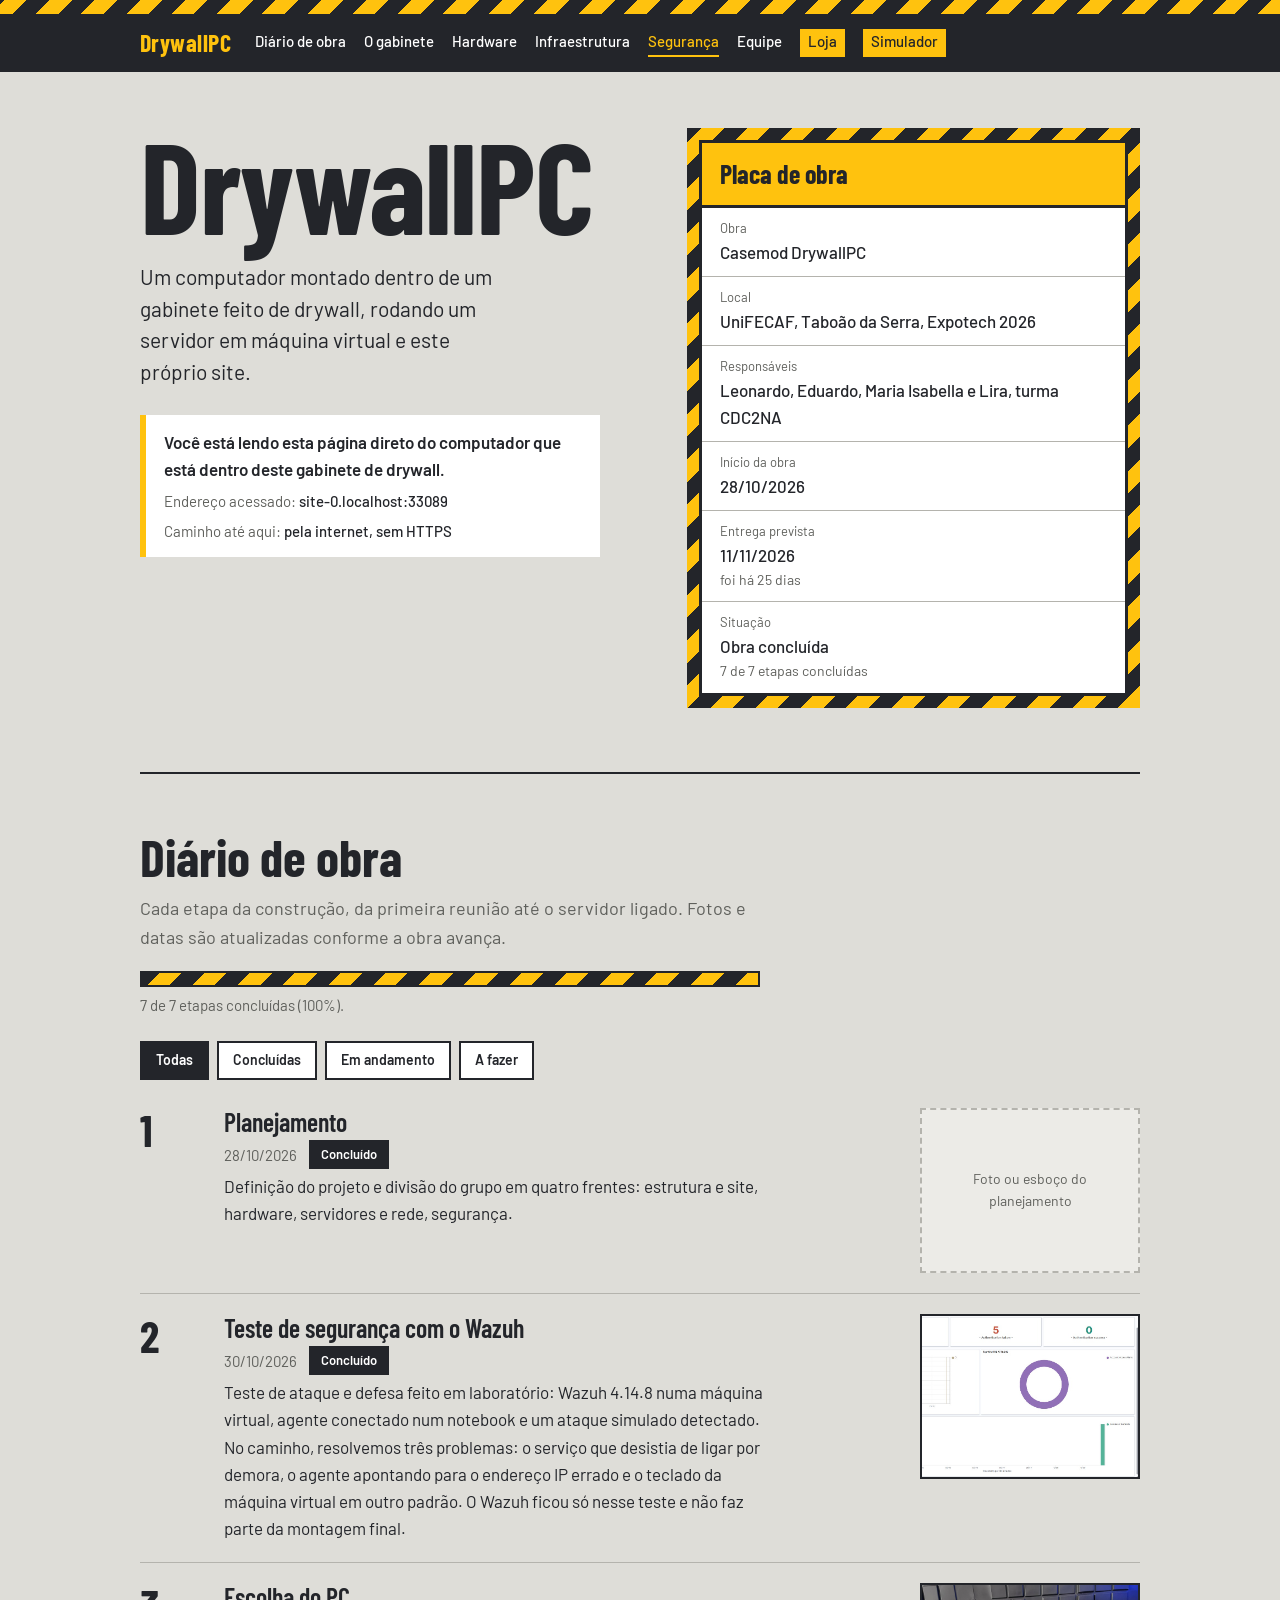
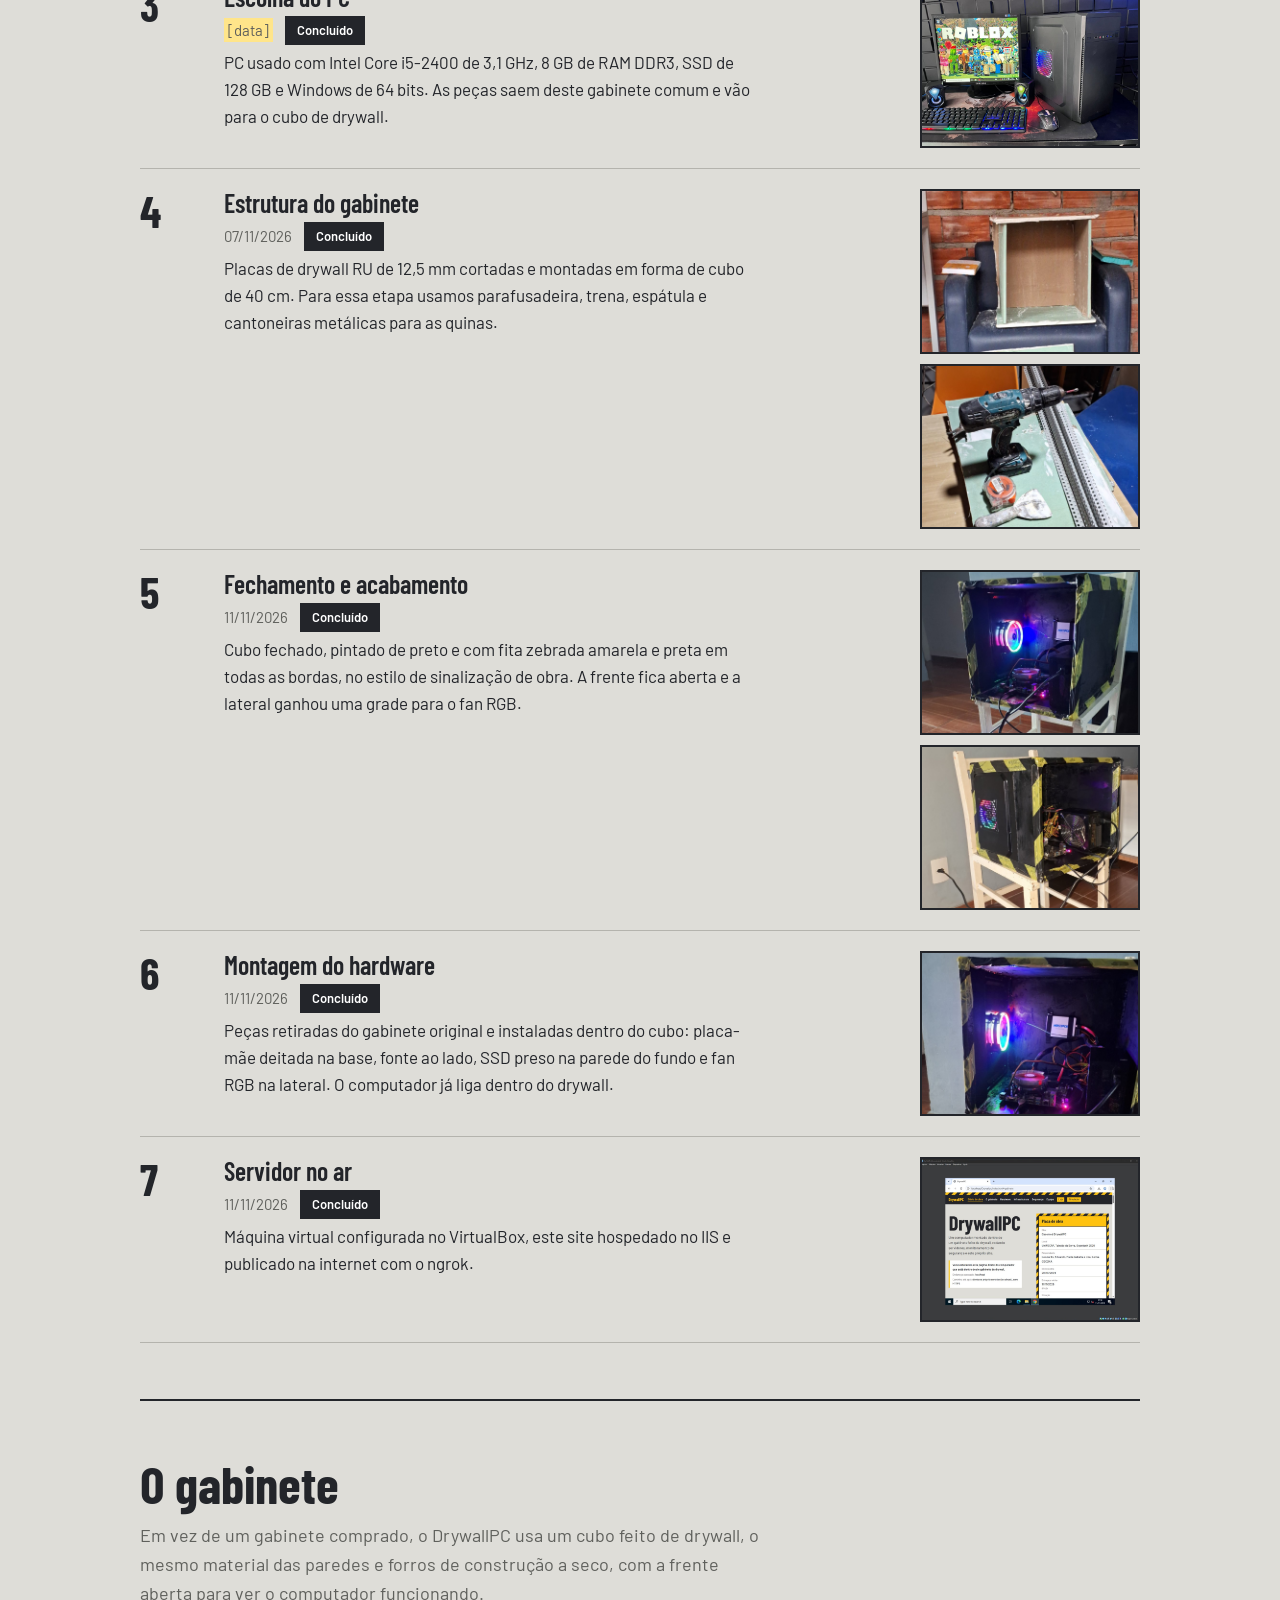
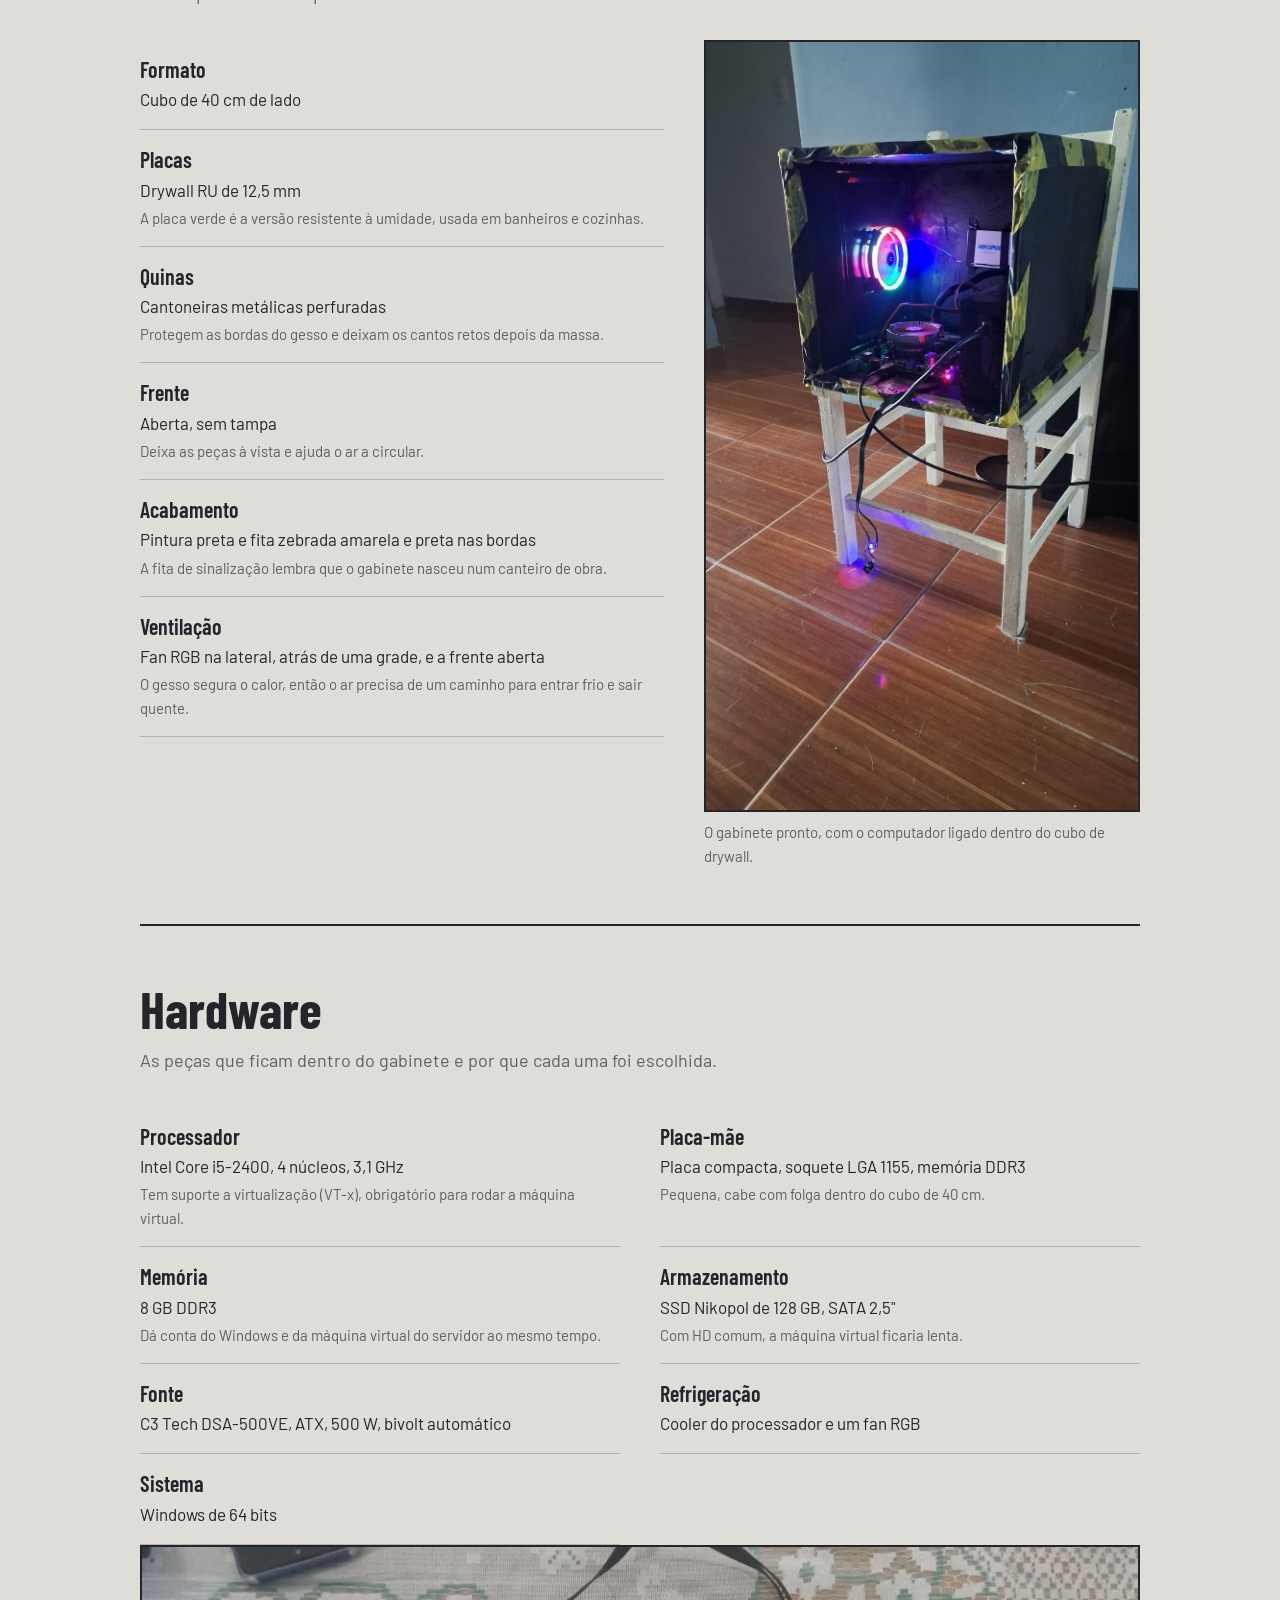
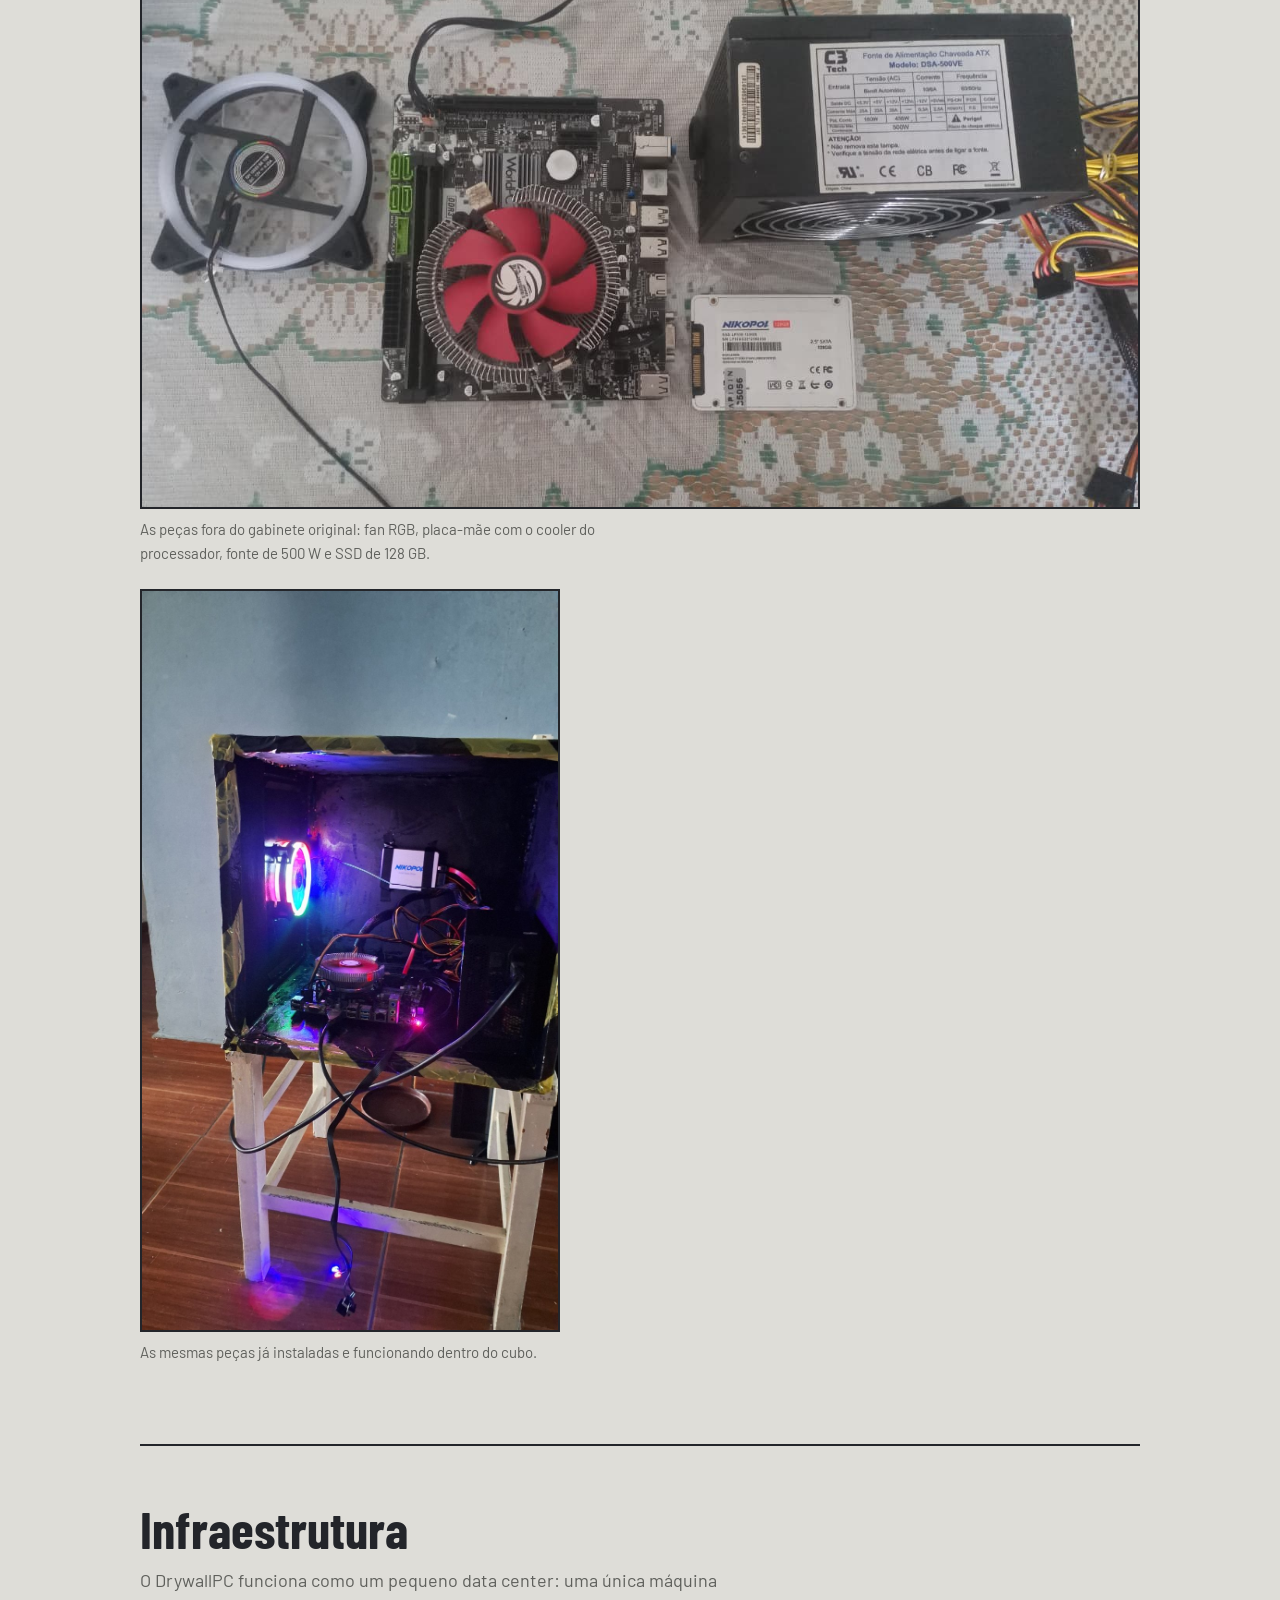
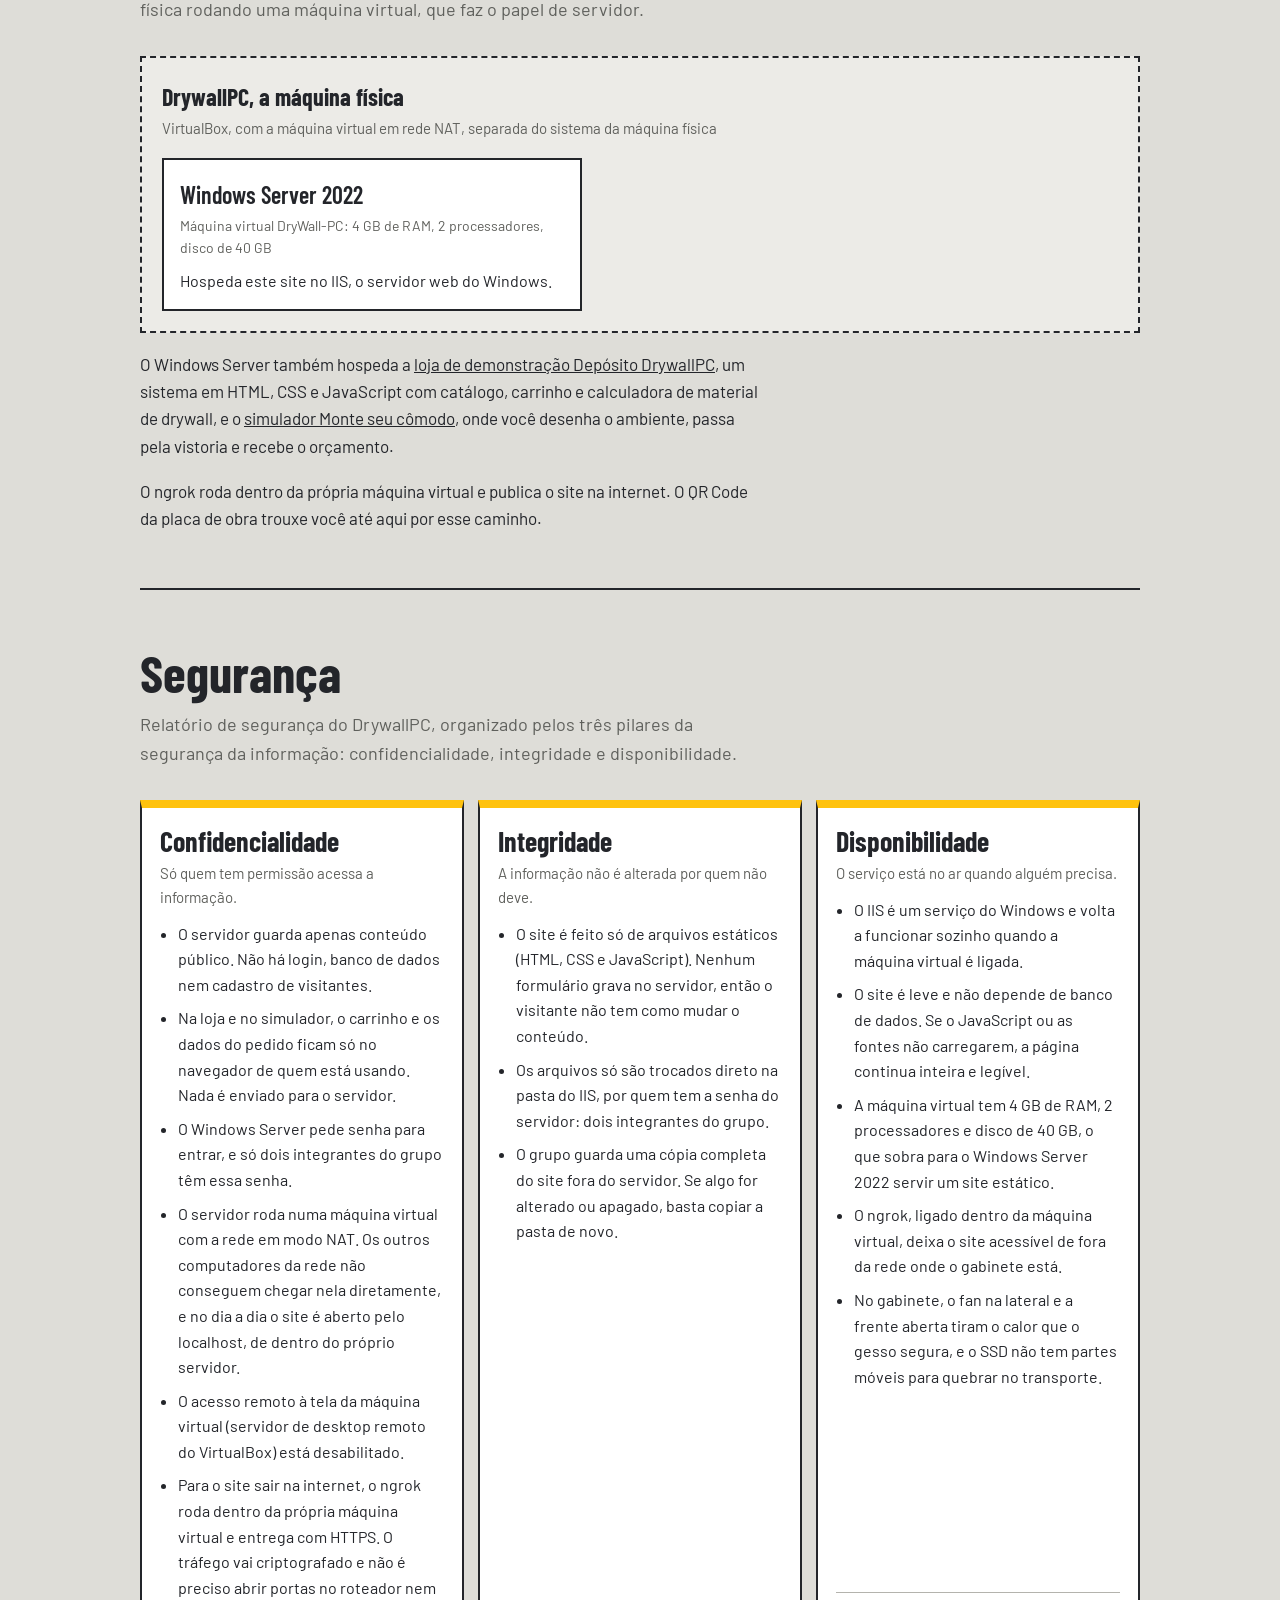
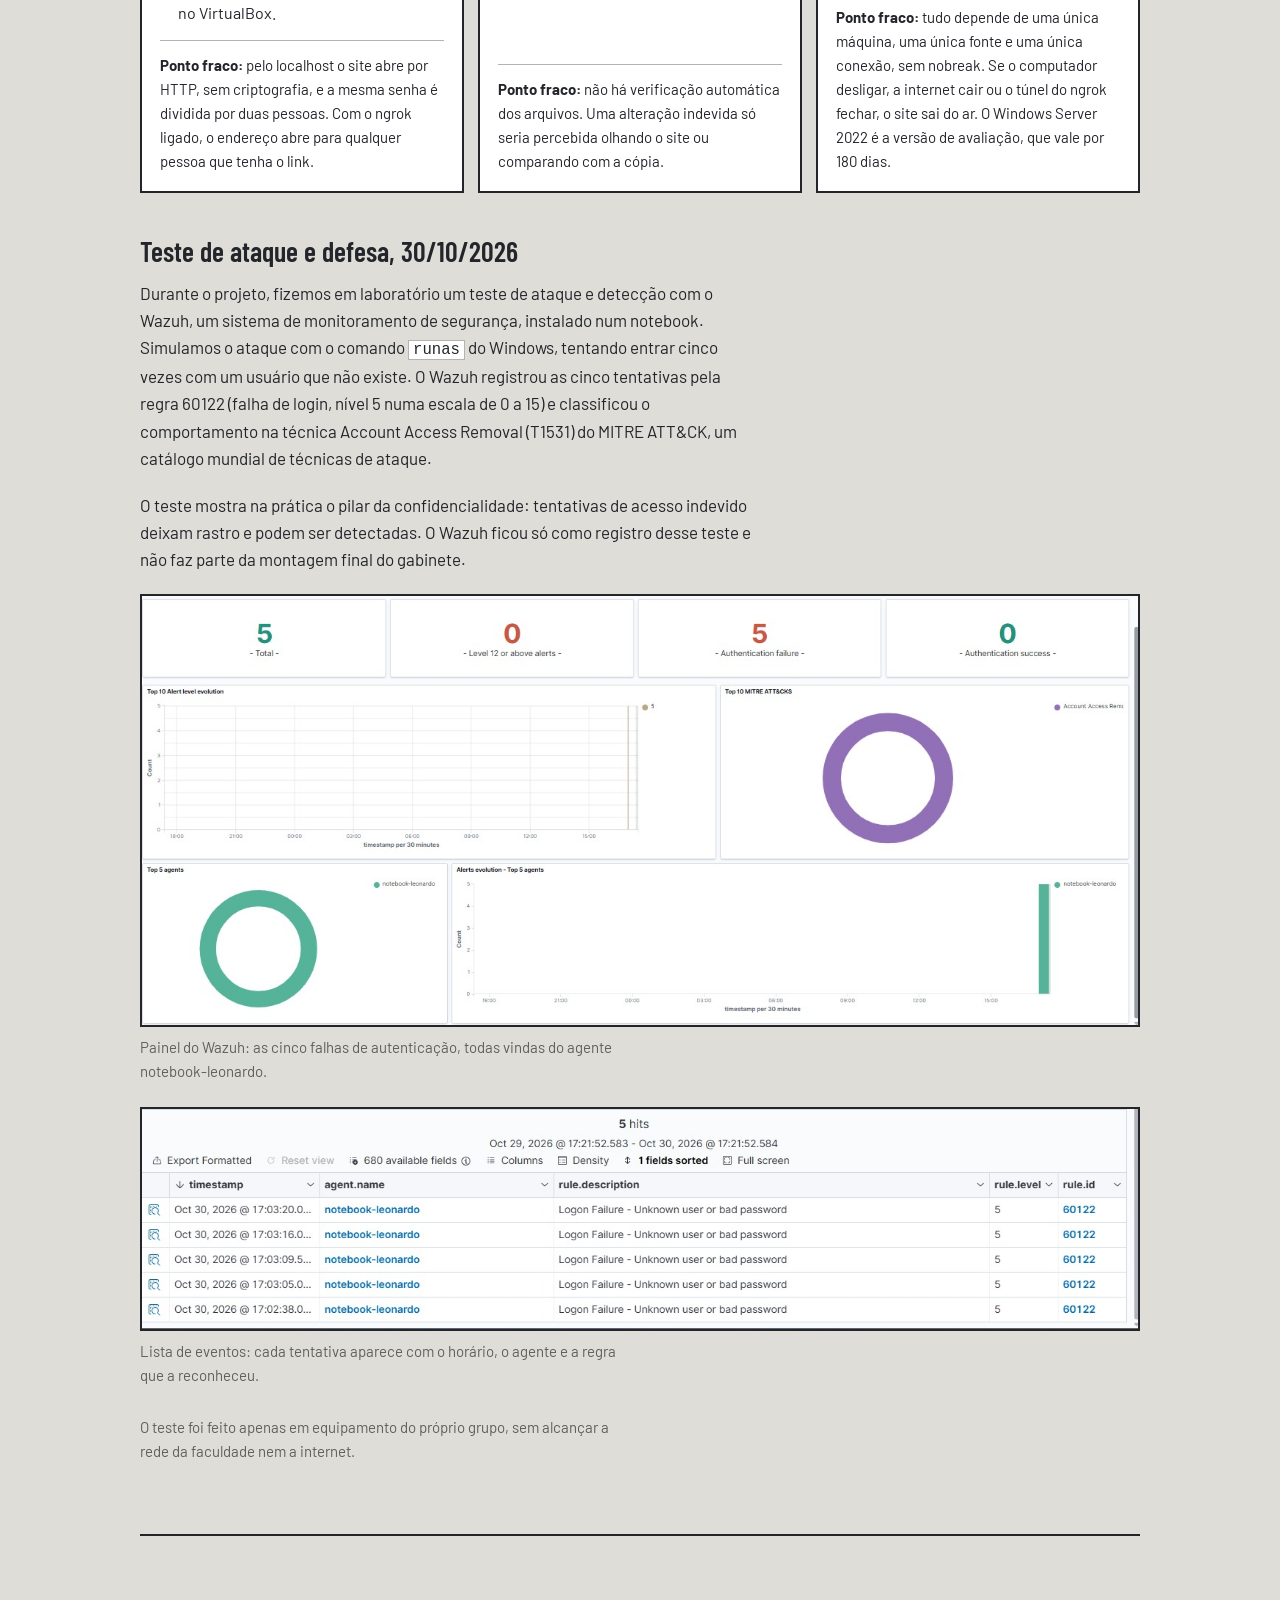
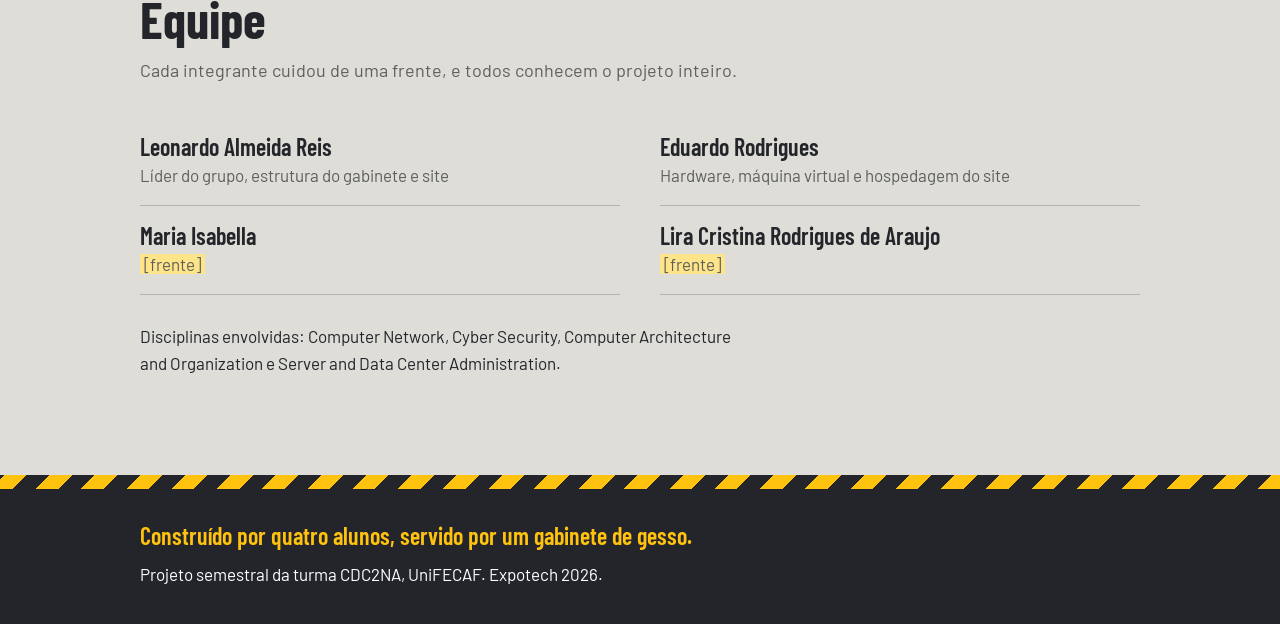
==== drywall/index.html @ 1c5ddf12 "feat: adiciona arquivos do site na pasta drywall Co-Authored-By: Claude Opus 5.5 <noreply@anthropic." ====
<!doctype html>
<!--
  DrywallPC - site do projeto (Expotech 2026, UniFECAF)

  Estrutura:
  - index.html      conteúdo da página (este arquivo)
  - css/style.css   visual (cores, fontes, layout)
  - js/script.js    interação (endereço acessado, progresso, filtros, fotos ampliadas)
  - fotos/          imagens usadas na página

  Como editar:
  - Tudo que aparece com fundo amarelo e entre [colchetes] (classe "preencher")
    ainda precisa ser preenchido pelo grupo. Troque o texto e apague a classe.
  - Fotos: troque cada <div class="foto">...</div> por
      <a class="foto-real" href="fotos/nome.jpg"><img src="fotos/nome.jpg" alt="descrição"></a>
    e coloque a imagem na pasta "fotos".
  - Status do diário: use as classes "ok" (concluído), "andando" (em andamento)
    ou "fazer" (a fazer) no <span class="status">. A barra de progresso e a
    placa de obra são calculadas automaticamente a partir desses status.
  - Data de entrega: ajuste o data-data (AAAA-MM-DD) no <span id="contagem">.
  - Para publicar: copie esta pasta inteira para a pasta do site no IIS
    (normalmente C:\inetpub\wwwroot) e publique com o ngrok. Veja o LEIA-ME.txt.
-->
<html lang="pt-BR">
<head>
<meta charset="utf-8">
<meta name="viewport" content="width=device-width, initial-scale=1">
<title>DrywallPC</title>
<meta name="description" content="DrywallPC: um computador montado dentro de um gabinete feito de drywall. Projeto semestral da turma CDC2NA, UniFECAF, Expotech 2026.">
<link rel="preconnect" href="https://fonts.googleapis.com">
<link rel="preconnect" href="https://fonts.gstatic.com" crossorigin>
<link href="https://fonts.googleapis.com/css2?family=Barlow+Condensed:wght@600;700&family=Barlow:wght@400;500;600&display=swap" rel="stylesheet">
<link rel="stylesheet" href="css/style.css">
<script src="js/script.js" defer></script>
</head>
<body>

<div class="fita" aria-hidden="true"></div>
<header class="topo">
  <div class="topo-in">
    <a class="marca" href="#inicio">DrywallPC</a>
    <nav aria-label="Seções">
      <a href="#diario">Diário de obra</a>
      <a href="#gabinete">O gabinete</a>
      <a href="#hardware">Hardware</a>
      <a href="#infra">Infraestrutura</a>
      <a href="#seguranca">Segurança</a>
      <a href="#equipe">Equipe</a>
      <a href="loja.html" class="link-loja">Loja</a>
      <a href="simulador.html" class="link-loja">Simulador</a>
    </nav>
  </div>
</header>

<main id="inicio">

  <div class="hero">
    <div>
      <h1>DrywallPC</h1>
      <p class="lead">Um computador montado dentro de um gabinete feito de drywall, rodando um servidor em máquina virtual e este próprio site.</p>
      <div class="servidor">
        <p class="forte">Você está lendo esta página direto do computador que está dentro deste gabinete de drywall.</p>
        <p class="host">Endereço acessado: <span id="host">—</span></p>
        <p class="host">Caminho até aqui: <span id="caminho">—</span></p>
      </div>
    </div>

    <aside class="placa-obra" aria-labelledby="placa-titulo">
      <div class="placa-obra-in">
        <h2 id="placa-titulo">Placa de obra</h2>
        <dl>
          <div class="campo"><dt>Obra</dt><dd>Casemod DrywallPC</dd></div>
          <div class="campo"><dt>Local</dt><dd>UniFECAF, Taboão da Serra, Expotech 2026</dd></div>
          <div class="campo"><dt>Responsáveis</dt><dd>Leonardo, Eduardo, Maria Isabella e Lira, turma CDC2NA</dd></div>
          <div class="campo"><dt>Início da obra</dt><dd>28/10/2026</dd></div>
          <div class="campo"><dt>Entrega prevista</dt><dd>11/11/2026 <span id="contagem" class="contagem" data-data="2026-11-11"></span></dd></div>
          <div class="campo"><dt>Situação</dt><dd><span id="situacao">Em construção</span> <span id="situacao-progresso" class="contagem"></span></dd></div>
        </dl>
      </div>
    </aside>
  </div>

  <section class="bloco" id="diario" aria-labelledby="diario-titulo">
    <h2 id="diario-titulo">Diário de obra</h2>
    <p class="intro">Cada etapa da construção, da primeira reunião até o servidor ligado. Fotos e datas são atualizadas conforme a obra avança.</p>

    <div class="progresso">
      <div class="progresso-barra" role="progressbar" aria-label="Progresso da obra" aria-valuemin="0" aria-valuemax="100" aria-valuenow="0"><span id="progresso-fill"></span></div>
      <p id="progresso-texto">Progresso calculado a partir dos status abaixo.</p>
    </div>

    <div class="filtros" role="group" aria-label="Filtrar etapas por status">
      <button type="button" data-filtro="todas" aria-pressed="true">Todas</button>
      <button type="button" data-filtro="ok" aria-pressed="false">Concluídas</button>
      <button type="button" data-filtro="andando" aria-pressed="false">Em andamento</button>
      <button type="button" data-filtro="fazer" aria-pressed="false">A fazer</button>
    </div>
    <p class="filtros-vazio" id="filtros-vazio" hidden>Nenhuma etapa com esse status.</p>

    <ol class="diario">
      <li data-etapa="1">
        <div>
          <h3>Planejamento</h3>
          <div class="meta"><span>28/10/2026</span><span class="status ok">Concluído</span></div>
          <p>Definição do projeto e divisão do grupo em quatro frentes: estrutura e site, hardware, servidores e rede, segurança.</p>
        </div>
        <div class="foto">Foto ou esboço do planejamento</div>
      </li>
      <li data-etapa="2">
        <div>
          <h3>Teste de segurança com o Wazuh</h3>
          <div class="meta"><span>30/10/2026</span><span class="status ok">Concluído</span></div>
          <p>Teste de ataque e defesa feito em laboratório: Wazuh 4.14.8 numa máquina virtual, agente conectado num notebook e um ataque simulado detectado. No caminho, resolvemos três problemas: o serviço que desistia de ligar por demora, o agente apontando para o endereço IP errado e o teclado da máquina virtual em outro padrão. O Wazuh ficou só nesse teste e não faz parte da montagem final.</p>
        </div>
        <a class="foto-real" href="fotos/wazuh-painel.jpg"><img style="object-position: right top" src="fotos/wazuh-painel.jpg" alt="Painel do Wazuh com cinco falhas de autenticação detectadas" loading="lazy"></a>
      </li>
      <li data-etapa="3">
        <div>
          <h3>Escolha do PC</h3>
          <div class="meta"><span class="preencher">[data]</span><span class="status ok">Concluído</span></div>
          <p>PC usado com Intel Core i5-2400 de 3,1&nbsp;GHz, 8&nbsp;GB de RAM DDR3, SSD de 128&nbsp;GB e Windows de 64 bits. As peças saem deste gabinete comum e vão para o cubo de drywall.</p>
        </div>
        <a class="foto-real" href="fotos/pc-escolhido.jpg"><img src="fotos/pc-escolhido.jpg" alt="O PC escolhido ainda no gabinete preto original, ligado a um monitor, teclado e mouse" loading="lazy"></a>
      </li>
      <li data-etapa="4">
        <div>
          <h3>Estrutura do gabinete</h3>
          <div class="meta"><span>07/11/2026</span><span class="status ok">Concluído</span></div>
          <p>Placas de drywall RU de 12,5&nbsp;mm cortadas e montadas em forma de cubo de 40&nbsp;cm. Para essa etapa usamos parafusadeira, trena, espátula e cantoneiras metálicas para as quinas.</p>
        </div>
        <div class="fotos-col">
          <a class="foto-real" href="fotos/estrutura-cubo.jpg"><img style="object-position: center 37%" src="fotos/estrutura-cubo.jpg" alt="Cubo de drywall verde em montagem, com uma das placas ainda solta" loading="lazy"></a>
          <a class="foto-real" href="fotos/estrutura-materiais.jpg"><img style="object-position: center 25%" src="fotos/estrutura-materiais.jpg" alt="Parafusadeira, trena, espátula e cantoneiras metálicas sobre placas de drywall" loading="lazy"></a>
        </div>
      </li>
      <li data-etapa="5">
        <div>
          <h3>Fechamento e acabamento</h3>
          <div class="meta"><span>11/11/2026</span><span class="status ok">Concluído</span></div>
          <p>Cubo fechado, pintado de preto e com fita zebrada amarela e preta em todas as bordas, no estilo de sinalização de obra. A frente fica aberta e a lateral ganhou uma grade para o fan RGB.</p>
        </div>
        <div class="fotos-col">
          <a class="foto-real" href="fotos/gabinete-pronto.jpg"><img style="object-position: center 20%" src="fotos/gabinete-pronto.jpg" alt="Gabinete de drywall pronto: cubo preto com fita zebrada amarela e preta nas bordas, frente aberta e o computador ligado com luzes RGB dentro" loading="lazy"></a>
          <a class="foto-real" href="fotos/gabinete-lateral.jpg"><img style="object-position: center 52%" src="fotos/gabinete-lateral.jpg" alt="Lateral do gabinete pronto, com a grade de ventilação e o fan RGB aceso atrás dela" loading="lazy"></a>
        </div>
      </li>
      <li data-etapa="6">
        <div>
          <h3>Montagem do hardware</h3>
          <div class="meta"><span>11/11/2026</span><span class="status ok">Concluído</span></div>
          <p>Peças retiradas do gabinete original e instaladas dentro do cubo: placa-mãe deitada na base, fonte ao lado, SSD preso na parede do fundo e fan RGB na lateral. O computador já liga dentro do drywall.</p>
        </div>
        <a class="foto-real" href="fotos/hardware-montado.jpg"><img style="object-position: center 32%" src="fotos/hardware-montado.jpg" alt="Interior do gabinete de drywall com o computador ligado: fan RGB na lateral, SSD Nikopol na parede do fundo, placa-mãe com cooler na base e fonte ao lado" loading="lazy"></a>
      </li>
      <li data-etapa="7">
        <div>
          <h3>Servidor no ar</h3>
          <div class="meta"><span>11/11/2026</span><span class="status ok">Concluído</span></div>
          <p>Máquina virtual configurada no VirtualBox, este site hospedado no IIS e publicado na internet com o ngrok.</p>
        </div>
        <a class="foto-real" href="fotos/site-na-vm.jpg"><img style="object-position: center top" src="fotos/site-na-vm.jpg" alt="Janela do VirtualBox com a máquina virtual DryWallPc aberta e o site DrywallPC carregado no navegador pelo endereço localhost" loading="lazy"></a>
      </li>
    </ol>
  </section>

  <section class="bloco" id="gabinete" aria-labelledby="gabinete-titulo">
    <h2 id="gabinete-titulo">O gabinete</h2>
    <p class="intro">Em vez de um gabinete comprado, o DrywallPC usa um cubo feito de drywall, o mesmo material das paredes e forros de construção a seco, com a frente aberta para ver o computador funcionando.</p>
    <div class="gabinete-grid">
      <dl class="ficha ficha-uma">
        <div class="item"><dt>Formato</dt><dd>Cubo de 40&nbsp;cm de lado</dd></div>
        <div class="item"><dt>Placas</dt><dd>Drywall RU de 12,5&nbsp;mm<span class="porque">A placa verde é a versão resistente à umidade, usada em banheiros e cozinhas.</span></dd></div>
        <div class="item"><dt>Quinas</dt><dd>Cantoneiras metálicas perfuradas<span class="porque">Protegem as bordas do gesso e deixam os cantos retos depois da massa.</span></dd></div>
        <div class="item"><dt>Frente</dt><dd>Aberta, sem tampa<span class="porque">Deixa as peças à vista e ajuda o ar a circular.</span></dd></div>
        <div class="item"><dt>Acabamento</dt><dd>Pintura preta e fita zebrada amarela e preta nas bordas<span class="porque">A fita de sinalização lembra que o gabinete nasceu num canteiro de obra.</span></dd></div>
        <div class="item"><dt>Ventilação</dt><dd>Fan RGB na lateral, atrás de uma grade, e a frente aberta<span class="porque">O gesso segura o calor, então o ar precisa de um caminho para entrar frio e sair quente.</span></dd></div>
      </dl>
      <figure class="print">
        <a href="fotos/gabinete-pronto.jpg"><img src="fotos/gabinete-pronto.jpg" alt="Gabinete de drywall pronto: cubo preto com fita zebrada amarela e preta nas bordas, frente aberta e o computador ligado com luzes RGB dentro" loading="lazy"></a>
        <figcaption>O gabinete pronto, com o computador ligado dentro do cubo de drywall.</figcaption>
      </figure>
    </div>
  </section>

  <section class="bloco" id="hardware" aria-labelledby="hardware-titulo">
    <h2 id="hardware-titulo">Hardware</h2>
    <p class="intro">As peças que ficam dentro do gabinete e por que cada uma foi escolhida.</p>
    <dl class="ficha">
      <div class="item"><dt>Processador</dt><dd>Intel Core i5-2400, 4 núcleos, 3,1&nbsp;GHz<span class="porque">Tem suporte a virtualização (VT-x), obrigatório para rodar a máquina virtual.</span></dd></div>
      <div class="item"><dt>Placa-mãe</dt><dd>Placa compacta, soquete LGA&nbsp;1155, memória DDR3<span class="porque">Pequena, cabe com folga dentro do cubo de 40&nbsp;cm.</span></dd></div>
      <div class="item"><dt>Memória</dt><dd>8&nbsp;GB DDR3<span class="porque">Dá conta do Windows e da máquina virtual do servidor ao mesmo tempo.</span></dd></div>
      <div class="item"><dt>Armazenamento</dt><dd>SSD Nikopol de 128&nbsp;GB, SATA 2,5"<span class="porque">Com HD comum, a máquina virtual ficaria lenta.</span></dd></div>
      <div class="item"><dt>Fonte</dt><dd>C3&nbsp;Tech DSA-500VE, ATX, 500&nbsp;W, bivolt automático</dd></div>
      <div class="item"><dt>Refrigeração</dt><dd>Cooler do processador e um fan RGB</dd></div>
      <div class="item"><dt>Sistema</dt><dd>Windows de 64 bits</dd></div>
    </dl>
    <figure class="print">
      <a href="fotos/hardware-pecas.jpg"><img src="fotos/hardware-pecas.jpg" alt="Fan RGB, placa-mãe com cooler vermelho, fonte C3 Tech DSA-500VE e SSD Nikopol de 128 GB sobre uma mesa" loading="lazy"></a>
      <figcaption>As peças fora do gabinete original: fan RGB, placa-mãe com o cooler do processador, fonte de 500&nbsp;W e SSD de 128&nbsp;GB.</figcaption>
    </figure>
    <figure class="print print-retrato">
      <a href="fotos/hardware-montado.jpg"><img src="fotos/hardware-montado.jpg" alt="Interior do gabinete de drywall com o computador ligado: fan RGB na lateral, SSD Nikopol na parede do fundo, placa-mãe com cooler na base e fonte ao lado" loading="lazy"></a>
      <figcaption>As mesmas peças já instaladas e funcionando dentro do cubo.</figcaption>
    </figure>
  </section>

  <section class="bloco" id="infra" aria-labelledby="infra-titulo">
    <h2 id="infra-titulo">Infraestrutura</h2>
    <p class="intro">O DrywallPC funciona como um pequeno data center: uma única máquina física rodando uma máquina virtual, que faz o papel de servidor.</p>
    <div class="planta">
      <p class="planta-titulo">DrywallPC, a máquina física</p>
      <p class="planta-sub">VirtualBox, com a máquina virtual em rede NAT, separada do sistema da máquina física</p>
      <div class="vms vms-uma">
        <div class="vm">
          <h3>Windows Server 2022</h3>
          <p class="ram">Máquina virtual DryWall-PC: 4&nbsp;GB de RAM, 2 processadores, disco de 40&nbsp;GB</p>
          <p>Hospeda este site no IIS, o servidor web do Windows.</p>
        </div>
      </div>
    </div>
    <p class="fora">O Windows Server também hospeda a <a href="loja.html">loja de demonstração Depósito DrywallPC</a>, um sistema em HTML, CSS e JavaScript com catálogo, carrinho e calculadora de material de drywall, e o <a href="simulador.html">simulador Monte seu cômodo</a>, onde você desenha o ambiente, passa pela vistoria e recebe o orçamento.</p>
    <p class="fora">O ngrok roda dentro da própria máquina virtual e publica o site na internet. O QR Code da placa de obra trouxe você até aqui por esse caminho.</p>
  </section>

  <section class="bloco" id="seguranca" aria-labelledby="seguranca-titulo">
    <h2 id="seguranca-titulo">Segurança</h2>
    <p class="intro">Relatório de segurança do DrywallPC, organizado pelos três pilares da segurança da informação: confidencialidade, integridade e disponibilidade.</p>

    <div class="pilares">
      <article class="pilar">
        <h3>Confidencialidade</h3>
        <p class="pilar-def">Só quem tem permissão acessa a informação.</p>
        <ul>
          <li>O servidor guarda apenas conteúdo público. Não há login, banco de dados nem cadastro de visitantes.</li>
          <li>Na loja e no simulador, o carrinho e os dados do pedido ficam só no navegador de quem está usando. Nada é enviado para o servidor.</li>
          <li>O Windows Server pede senha para entrar, e só dois integrantes do grupo têm essa senha.</li>
          <li>O servidor roda numa máquina virtual com a rede em modo NAT. Os outros computadores da rede não conseguem chegar nela diretamente, e no dia a dia o site é aberto pelo localhost, de dentro do próprio servidor.</li>
          <li>O acesso remoto à tela da máquina virtual (servidor de desktop remoto do VirtualBox) está desabilitado.</li>
          <li>Para o site sair na internet, o ngrok roda dentro da própria máquina virtual e entrega com HTTPS. O tráfego vai criptografado e não é preciso abrir portas no roteador nem no VirtualBox.</li>
        </ul>
        <p class="pilar-limite"><strong>Ponto fraco:</strong> pelo localhost o site abre por HTTP, sem criptografia, e a mesma senha é dividida por duas pessoas. Com o ngrok ligado, o endereço abre para qualquer pessoa que tenha o link.</p>
      </article>

      <article class="pilar">
        <h3>Integridade</h3>
        <p class="pilar-def">A informação não é alterada por quem não deve.</p>
        <ul>
          <li>O site é feito só de arquivos estáticos (HTML, CSS e JavaScript). Nenhum formulário grava no servidor, então o visitante não tem como mudar o conteúdo.</li>
          <li>Os arquivos só são trocados direto na pasta do IIS, por quem tem a senha do servidor: dois integrantes do grupo.</li>
          <li>O grupo guarda uma cópia completa do site fora do servidor. Se algo for alterado ou apagado, basta copiar a pasta de novo.</li>
        </ul>
        <p class="pilar-limite"><strong>Ponto fraco:</strong> não há verificação automática dos arquivos. Uma alteração indevida só seria percebida olhando o site ou comparando com a cópia.</p>
      </article>

      <article class="pilar">
        <h3>Disponibilidade</h3>
        <p class="pilar-def">O serviço está no ar quando alguém precisa.</p>
        <ul>
          <li>O IIS é um serviço do Windows e volta a funcionar sozinho quando a máquina virtual é ligada.</li>
          <li>O site é leve e não depende de banco de dados. Se o JavaScript ou as fontes não carregarem, a página continua inteira e legível.</li>
          <li>A máquina virtual tem 4&nbsp;GB de RAM, 2 processadores e disco de 40&nbsp;GB, o que sobra para o Windows Server 2022 servir um site estático.</li>
          <li>O ngrok, ligado dentro da máquina virtual, deixa o site acessível de fora da rede onde o gabinete está.</li>
          <li>No gabinete, o fan na lateral e a frente aberta tiram o calor que o gesso segura, e o SSD não tem partes móveis para quebrar no transporte.</li>
        </ul>
        <p class="pilar-limite"><strong>Ponto fraco:</strong> tudo depende de uma única máquina, uma única fonte e uma única conexão, sem nobreak. Se o computador desligar, a internet cair ou o túnel do ngrok fechar, o site sai do ar. O Windows Server 2022 é a versão de avaliação, que vale por 180 dias.</p>
      </article>
    </div>

    <div class="teste">
      <h3>Teste de ataque e defesa, 30/10/2026</h3>
      <p>Durante o projeto, fizemos em laboratório um teste de ataque e detecção com o Wazuh, um sistema de monitoramento de segurança, instalado num notebook. Simulamos o ataque com o comando <code>runas</code> do Windows, tentando entrar cinco vezes com um usuário que não existe. O Wazuh registrou as cinco tentativas pela regra 60122 (falha de login, nível 5 numa escala de 0 a 15) e classificou o comportamento na técnica Account Access Removal (T1531) do MITRE ATT&amp;CK, um catálogo mundial de técnicas de ataque.</p>
      <p>O teste mostra na prática o pilar da confidencialidade: tentativas de acesso indevido deixam rastro e podem ser detectadas. O Wazuh ficou só como registro desse teste e não faz parte da montagem final do gabinete.</p>
      <figure class="print">
        <a href="fotos/wazuh-painel.jpg"><img src="fotos/wazuh-painel.jpg" alt="Painel do Wazuh: 5 alertas no total, 5 falhas de autenticação, todos do agente notebook-leonardo" loading="lazy"></a>
        <figcaption>Painel do Wazuh: as cinco falhas de autenticação, todas vindas do agente notebook-leonardo.</figcaption>
      </figure>
      <figure class="print">
        <a href="fotos/wazuh-alertas.jpg"><img src="fotos/wazuh-alertas.jpg" alt="Lista de eventos do Wazuh com cinco alertas Logon Failure, regra 60122" loading="lazy"></a>
        <figcaption>Lista de eventos: cada tentativa aparece com o horário, o agente e a regra que a reconheceu.</figcaption>
      </figure>
    </div>
    <p class="aviso">O teste foi feito apenas em equipamento do próprio grupo, sem alcançar a rede da faculdade nem a internet.</p>
  </section>

  <section class="bloco" id="equipe" aria-labelledby="equipe-titulo">
    <h2 id="equipe-titulo">Equipe</h2>
    <p class="intro">Cada integrante cuidou de uma frente, e todos conhecem o projeto inteiro.</p>
    <ul class="equipe">
      <li><span class="nome">Leonardo Almeida Reis</span><span class="frente">Líder do grupo, estrutura do gabinete e site</span></li>
      <li><span class="nome">Eduardo Rodrigues</span><span class="frente">Hardware, máquina virtual e hospedagem do site</span></li>
      <li><span class="nome">Maria Isabella</span><span class="frente preencher">[frente]</span></li>
      <li><span class="nome">Lira Cristina Rodrigues de Araujo</span><span class="frente preencher">[frente]</span></li>
    </ul>
    <p class="disciplinas">Disciplinas envolvidas: Computer Network, Cyber Security, Computer Architecture and Organization e Server and Data Center Administration.</p>
  </section>

</main>

<footer>
  <div class="fita" aria-hidden="true"></div>
  <div class="rodape">
    <p class="frase">Construído por quatro alunos, servido por um gabinete de gesso.</p>
    <p>Projeto semestral da turma CDC2NA, UniFECAF. Expotech 2026.</p>
  </div>
</footer>

<!-- Foto ampliada: preenchida pelo script.js ao clicar numa foto -->
<div class="lightbox" id="lightbox" role="dialog" aria-modal="true" aria-label="Foto ampliada" hidden>
  <button type="button" class="lightbox-fechar" aria-label="Fechar foto">&times;</button>
  <figure>
    <img alt="">
    <figcaption></figcaption>
  </figure>
</div>

<a href="#inicio" class="voltar-topo" id="voltar-topo" aria-label="Voltar ao topo">&uarr;</a>

</body>
</html>
---- drywall/css/style.css ----
/* ============================================================
   DrywallPC - folha de estilo
   Projeto semestral da turma CDC2NA, UniFECAF, Expotech 2026

   Cores e fontes ficam nas variáveis abaixo (:root).
   Para mudar a cor de destaque (amarelo), troque --sinal.
   ============================================================ */

:root {
  --gesso: #DEDDD8;
  --gesso-claro: #ECEBE7;
  --placa: #FFFFFF;
  --grafite: #23252A;
  --concreto: #5F605C;
  --linha: #B4B3AD;
  --sinal: #FFC20E;
  --sinal-claro: #FFE58A;
  --fita: repeating-linear-gradient(-45deg, var(--sinal) 0 16px, var(--grafite) 16px 32px);
  --titulo: "Barlow Condensed", "Arial Narrow", sans-serif;
  --texto: "Barlow", "Segoe UI", Arial, sans-serif;
}

/* ---------- Base ---------- */
* { box-sizing: border-box; }
html { scroll-behavior: smooth; }
@media (prefers-reduced-motion: reduce) {
  html { scroll-behavior: auto; }
  .progresso-barra span { transition: none; }
}
body {
  margin: 0;
  background: var(--gesso);
  color: var(--grafite);
  font-family: var(--texto);
  font-size: 17px;
  line-height: 1.6;
}
body.sem-rolagem { overflow: hidden; }
a { color: var(--grafite); }
a:focus-visible, summary:focus-visible, button:focus-visible { outline: 3px solid var(--grafite); outline-offset: 3px; }
img { max-width: 100%; display: block; }
code {
  font-family: Consolas, "Courier New", monospace; font-size: .92em;
  background: var(--placa); padding: 0 4px; border: 1px solid var(--linha);
}

/* Faixa zebrada de obra (topo e rodapé) */
.fita { height: 14px; background: var(--fita); }

/* ---------- Cabeçalho fixo ---------- */
.topo {
  position: sticky; top: 0; z-index: 10;
  background: var(--grafite); color: var(--placa);
}
.topo-in {
  max-width: 1040px; margin: 0 auto; padding: 10px 20px;
  display: flex; align-items: center; gap: 24px; flex-wrap: wrap;
}
.marca {
  font-family: var(--titulo); font-weight: 700; font-size: 24px; letter-spacing: .02em;
  color: var(--sinal); text-decoration: none;
}
.topo nav { display: flex; gap: 18px; flex-wrap: wrap; }
.topo nav a {
  color: var(--placa); text-decoration: none; font-weight: 500; font-size: 15px;
  padding-bottom: 2px; border-bottom: 2px solid transparent;
}
.topo nav a:hover { color: var(--sinal); }
.topo nav a:focus-visible { outline-color: var(--sinal); }
/* Seção visível no momento (marcada pelo script.js) */
.topo nav a.ativo { color: var(--sinal); border-bottom-color: var(--sinal); }
/* Link para a loja (loja.html) em destaque no menu */
.topo nav a.link-loja { background: var(--sinal); color: var(--grafite); padding: 0 8px; border-bottom: 0; }
.topo nav a.link-loja:hover { background: var(--sinal-claro); }

main { max-width: 1040px; margin: 0 auto; padding: 0 20px; }

/* ---------- Abertura ---------- */
.hero {
  display: grid; grid-template-columns: 1.1fr 1fr; gap: 48px;
  align-items: start; padding: 56px 0 64px;
}
.hero h1 {
  font-family: var(--titulo); font-weight: 700;
  font-size: clamp(64px, 12vw, 128px); line-height: .88;
  margin: 0 0 20px; letter-spacing: -.01em;
}
.lead { font-size: 21px; line-height: 1.5; max-width: 30ch; margin: 0 0 28px; }
.servidor {
  border-left: 6px solid var(--sinal); background: var(--placa);
  padding: 14px 18px; max-width: 46ch;
}
.servidor p { margin: 0; }
.servidor .forte { font-weight: 600; }
.servidor .host { margin-top: 6px; font-size: 15px; color: var(--concreto); }
.servidor .host span { color: var(--grafite); font-weight: 500; overflow-wrap: anywhere; }

/* Placa de obra */
.placa-obra { background: var(--fita); padding: 12px; }
.placa-obra-in { background: var(--placa); border: 3px solid var(--grafite); }
.placa-obra h2 {
  margin: 0; padding: 10px 18px; background: var(--sinal);
  font-family: var(--titulo); font-weight: 700; font-size: 26px;
  border-bottom: 3px solid var(--grafite);
}
.placa-obra dl { margin: 0; }
.placa-obra .campo { padding: 10px 18px; border-bottom: 1px solid var(--linha); }
.placa-obra .campo:last-child { border-bottom: 0; }
.placa-obra dt { font-size: 13px; color: var(--concreto); }
.placa-obra dd { margin: 0; font-weight: 500; }
/* Texto complementar preenchido pelo script.js (contagem de dias, etapas) */
.contagem { display: block; font-size: 14px; font-weight: 400; color: var(--concreto); }
.contagem:empty { display: none; }

/* Campos que o grupo ainda precisa preencher */
.preencher { background: var(--sinal-claro); padding: 0 4px; }

/* ---------- Seções ---------- */
section.bloco { padding: 56px 0; border-top: 2px solid var(--grafite); }
section.bloco > h2 {
  font-family: var(--titulo); font-weight: 700;
  font-size: clamp(36px, 6vw, 52px); line-height: 1; margin: 0 0 12px;
}
.intro { max-width: 62ch; margin: 0 0 32px; color: var(--concreto); font-size: 18px; }

/* ---------- Diário de obra ---------- */
.progresso { max-width: 62ch; margin: -12px 0 24px; }
.progresso-barra {
  height: 16px; border: 2px solid var(--grafite); background: var(--placa);
}
.progresso-barra span {
  display: block; height: 100%; width: 0; background: var(--fita);
  transition: width .8s ease;
}
.progresso p { margin: 6px 0 0; font-size: 15px; color: var(--concreto); }

.filtros { display: flex; gap: 8px; flex-wrap: wrap; margin: 0 0 8px; }
.filtros button {
  font: inherit; font-size: 14px; font-weight: 600; cursor: pointer;
  padding: 6px 14px; border: 2px solid var(--grafite);
  background: var(--placa); color: var(--grafite);
}
.filtros button:hover { background: var(--sinal); }
.filtros button[aria-pressed="true"] { background: var(--grafite); color: var(--placa); }
.filtros-vazio { margin: 16px 0 0; color: var(--concreto); }
.filtros-vazio[hidden] { display: none; }

.diario { list-style: none; margin: 0; padding: 0; }
.diario li {
  display: grid; grid-template-columns: 64px 1fr 220px; gap: 20px;
  padding: 20px 0; border-bottom: 1px solid var(--linha); align-items: start;
}
.diario li.oculta { display: none; }
/* O número da etapa vem do atributo data-etapa, assim ele não muda ao filtrar */
.diario li::before {
  content: attr(data-etapa);
  font-family: var(--titulo); font-weight: 700; font-size: 44px; line-height: 1;
}
.diario h3 { font-family: var(--titulo); font-weight: 600; font-size: 26px; margin: 0 0 4px; line-height: 1.1; }
.diario p { margin: 4px 0 0; max-width: 54ch; }
.meta { display: flex; gap: 12px; align-items: center; flex-wrap: wrap; font-size: 15px; color: var(--concreto); }
.status { font-size: 13px; font-weight: 600; padding: 2px 10px; border: 2px solid var(--grafite); }
.status.ok { background: var(--grafite); color: var(--placa); }
.status.andando { background: var(--sinal); }
.status.fazer { background: transparent; }

/* Espaço reservado para foto ainda não tirada */
.foto {
  aspect-ratio: 4 / 3; border: 2px dashed var(--linha); background: var(--gesso-claro);
  display: grid; place-items: center; text-align: center; padding: 10px;
  font-size: 14px; color: var(--concreto);
}
/* Foto real (abre ampliada ao clicar, ver script.js) */
.foto-real { display: block; }
.foto-real img {
  width: 100%; aspect-ratio: 4 / 3; object-fit: cover; object-position: center top;
  border: 2px solid var(--grafite); background: var(--placa);
}
.fotos-col { display: grid; gap: 10px; }

/* ---------- O gabinete / Hardware ---------- */
.gabinete-grid { display: grid; grid-template-columns: 1.2fr 1fr; gap: 40px; align-items: start; }
.gabinete-grid .print { margin: 0; }
.ficha { display: grid; grid-template-columns: repeat(2, 1fr); gap: 0 40px; margin: 0; }
.ficha.ficha-uma { grid-template-columns: 1fr; }
.ficha .item { padding: 16px 0; border-bottom: 1px solid var(--linha); }
.ficha dt { font-family: var(--titulo); font-weight: 600; font-size: 22px; line-height: 1.2; }
.ficha dd { margin: 4px 0 0; }
.ficha .porque { display: block; color: var(--concreto); font-size: 15px; margin-top: 2px; }

/* ---------- Infraestrutura ---------- */
.planta { border: 2px dashed var(--grafite); padding: 20px; background: var(--gesso-claro); }
.planta-titulo { font-family: var(--titulo); font-weight: 700; font-size: 24px; margin: 0; }
.planta-sub { margin: 0 0 18px; color: var(--concreto); font-size: 15px; }
.vms { display: grid; grid-template-columns: repeat(3, 1fr); gap: 14px; }
.vm { background: var(--placa); border: 2px solid var(--grafite); padding: 16px; }
.vms.vms-uma { grid-template-columns: minmax(0, 420px); }
.vm.ataque { border-top: 8px solid var(--sinal); }
.vm h3 { font-family: var(--titulo); font-weight: 600; font-size: 24px; margin: 0; }
.vm .ram { font-size: 14px; color: var(--concreto); margin: 0 0 8px; }
.vm p { margin: 0; font-size: 16px; }
.fora { margin: 18px 0 0; max-width: 62ch; }

/* ---------- Segurança ---------- */
.passos {
  list-style: none; margin: 0 0 28px; padding: 0;
  display: grid; grid-template-columns: repeat(3, 1fr); gap: 0; counter-reset: passo;
}
.passos li { counter-increment: passo; padding: 18px 20px 18px 0; border-top: 6px solid var(--grafite); }
.passos li + li { padding-left: 20px; border-left: 1px solid var(--linha); }
.passos li:first-child { border-top-color: var(--sinal); }
.passos h3 { font-family: var(--titulo); font-weight: 600; font-size: 24px; margin: 0 0 4px; }
.passos h3::before { content: counter(passo) ". "; }
.passos p { margin: 0; }
.pilares { display: grid; grid-template-columns: repeat(3, 1fr); gap: 14px; margin: 0 0 36px; }
.pilar { background: var(--placa); border: 2px solid var(--grafite); border-top: 8px solid var(--sinal); padding: 18px; display: flex; flex-direction: column; }
.pilar h3 { font-family: var(--titulo); font-weight: 700; font-size: 28px; line-height: 1.1; margin: 0; }
.pilar-def { margin: 4px 0 12px; color: var(--concreto); font-size: 15px; }
.pilar ul { margin: 0 0 14px; padding-left: 18px; font-size: 16px; }
.pilar li + li { margin-top: 8px; }
.pilar-limite { margin: auto 0 0; padding-top: 12px; border-top: 1px solid var(--linha); font-size: 15px; }
.aviso { max-width: 62ch; font-size: 15px; color: var(--concreto); }
.teste { margin: 8px 0 28px; }
.teste h3 { font-family: var(--titulo); font-weight: 600; font-size: 28px; margin: 0 0 6px; }
.teste > p { max-width: 62ch; margin: 0 0 20px; }
.print { margin: 0 0 24px; }
.print img { width: 100%; border: 2px solid var(--grafite); background: var(--placa); }
/* Foto em pé (retrato): não ocupa a largura toda */
.print-retrato { max-width: 420px; }
.print figcaption { font-size: 15px; color: var(--concreto); margin-top: 8px; max-width: 62ch; }

/* ---------- Equipe ---------- */
.equipe { list-style: none; margin: 0; padding: 0; display: grid; grid-template-columns: repeat(2, 1fr); gap: 0 40px; }
.equipe li { padding: 16px 0; border-bottom: 1px solid var(--linha); }
.equipe .nome { font-family: var(--titulo); font-weight: 600; font-size: 24px; line-height: 1.2; display: block; }
.equipe .frente { color: var(--concreto); }
.disciplinas { margin-top: 28px; max-width: 62ch; }

/* ---------- Rodapé ---------- */
footer { background: var(--grafite); color: var(--placa); margin-top: 24px; }
.rodape { max-width: 1040px; margin: 0 auto; padding: 28px 20px 36px; }
.rodape p { margin: 0; }
.rodape .frase { font-family: var(--titulo); font-weight: 600; font-size: 24px; color: var(--sinal); margin-bottom: 6px; }

/* ---------- Foto ampliada (lightbox) ---------- */
.lightbox {
  position: fixed; inset: 0; z-index: 50;
  background: rgba(35, 37, 42, .94);
  display: grid; place-items: center; padding: 24px;
}
.lightbox[hidden] { display: none; }
.lightbox figure { margin: 0; max-width: 100%; }
.lightbox img {
  max-width: min(1100px, 100%); max-height: 82vh; width: auto; margin: 0 auto;
  border: 3px solid var(--placa); background: var(--placa);
}
.lightbox figcaption { color: var(--placa); margin-top: 12px; text-align: center; font-size: 15px; }
.lightbox-fechar {
  position: absolute; top: 16px; right: 16px;
  width: 44px; height: 44px; cursor: pointer;
  font: inherit; font-size: 26px; line-height: 1;
  background: var(--sinal); color: var(--grafite); border: 2px solid var(--grafite);
}
.lightbox-fechar:focus-visible { outline-color: var(--sinal); }

/* ---------- Botão voltar ao topo ---------- */
.voltar-topo {
  position: fixed; right: 20px; bottom: 20px; z-index: 20;
  width: 48px; height: 48px; display: grid; place-items: center;
  background: var(--sinal); color: var(--grafite); text-decoration: none;
  border: 2px solid var(--grafite); font-weight: 700; font-size: 22px;
  opacity: 0; pointer-events: none; transform: translateY(8px);
  transition: opacity .25s ease, transform .25s ease;
}
.voltar-topo.visivel { opacity: 1; pointer-events: auto; transform: none; }

/* ---------- Telas menores ---------- */
@media (max-width: 820px) {
  .hero { grid-template-columns: 1fr; gap: 36px; padding-top: 36px; }
  .diario li { grid-template-columns: 44px 1fr; }
  .diario li::before { font-size: 36px; }
  .diario .foto, .diario .foto-real, .diario .fotos-col { grid-column: 2; }
  .gabinete-grid { grid-template-columns: 1fr; gap: 28px; }
  .ficha, .equipe { grid-template-columns: 1fr; }
  .vms { grid-template-columns: 1fr; }
  .pilares { grid-template-columns: 1fr; }
  .passos { grid-template-columns: 1fr; }
  .passos li + li { padding-left: 0; border-left: 0; }
}
@media (max-width: 520px) {
  body { font-size: 16px; }
  .topo { position: static; }
  .topo nav { gap: 12px; }
  .topo nav a { font-size: 14px; }
  .lead { font-size: 19px; }
  .lightbox { padding: 12px; }
  .voltar-topo { right: 12px; bottom: 12px; }
}
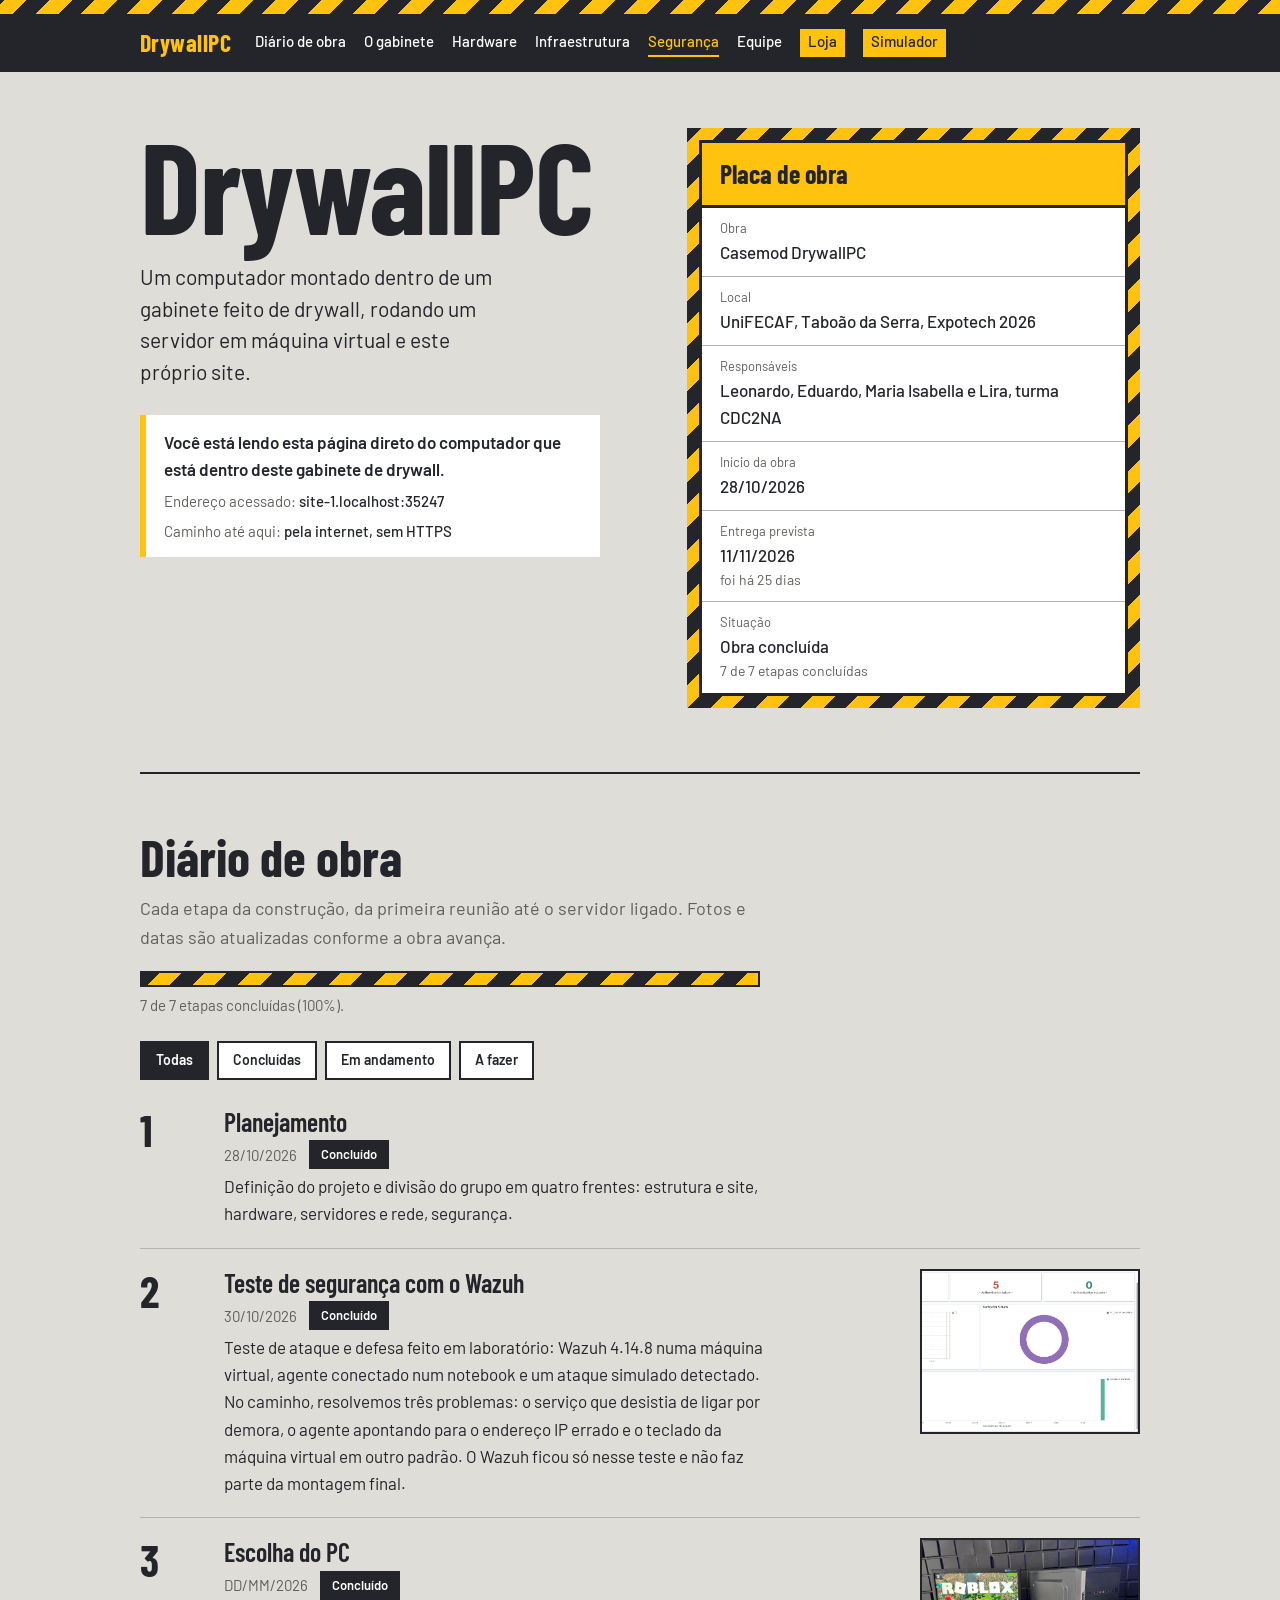
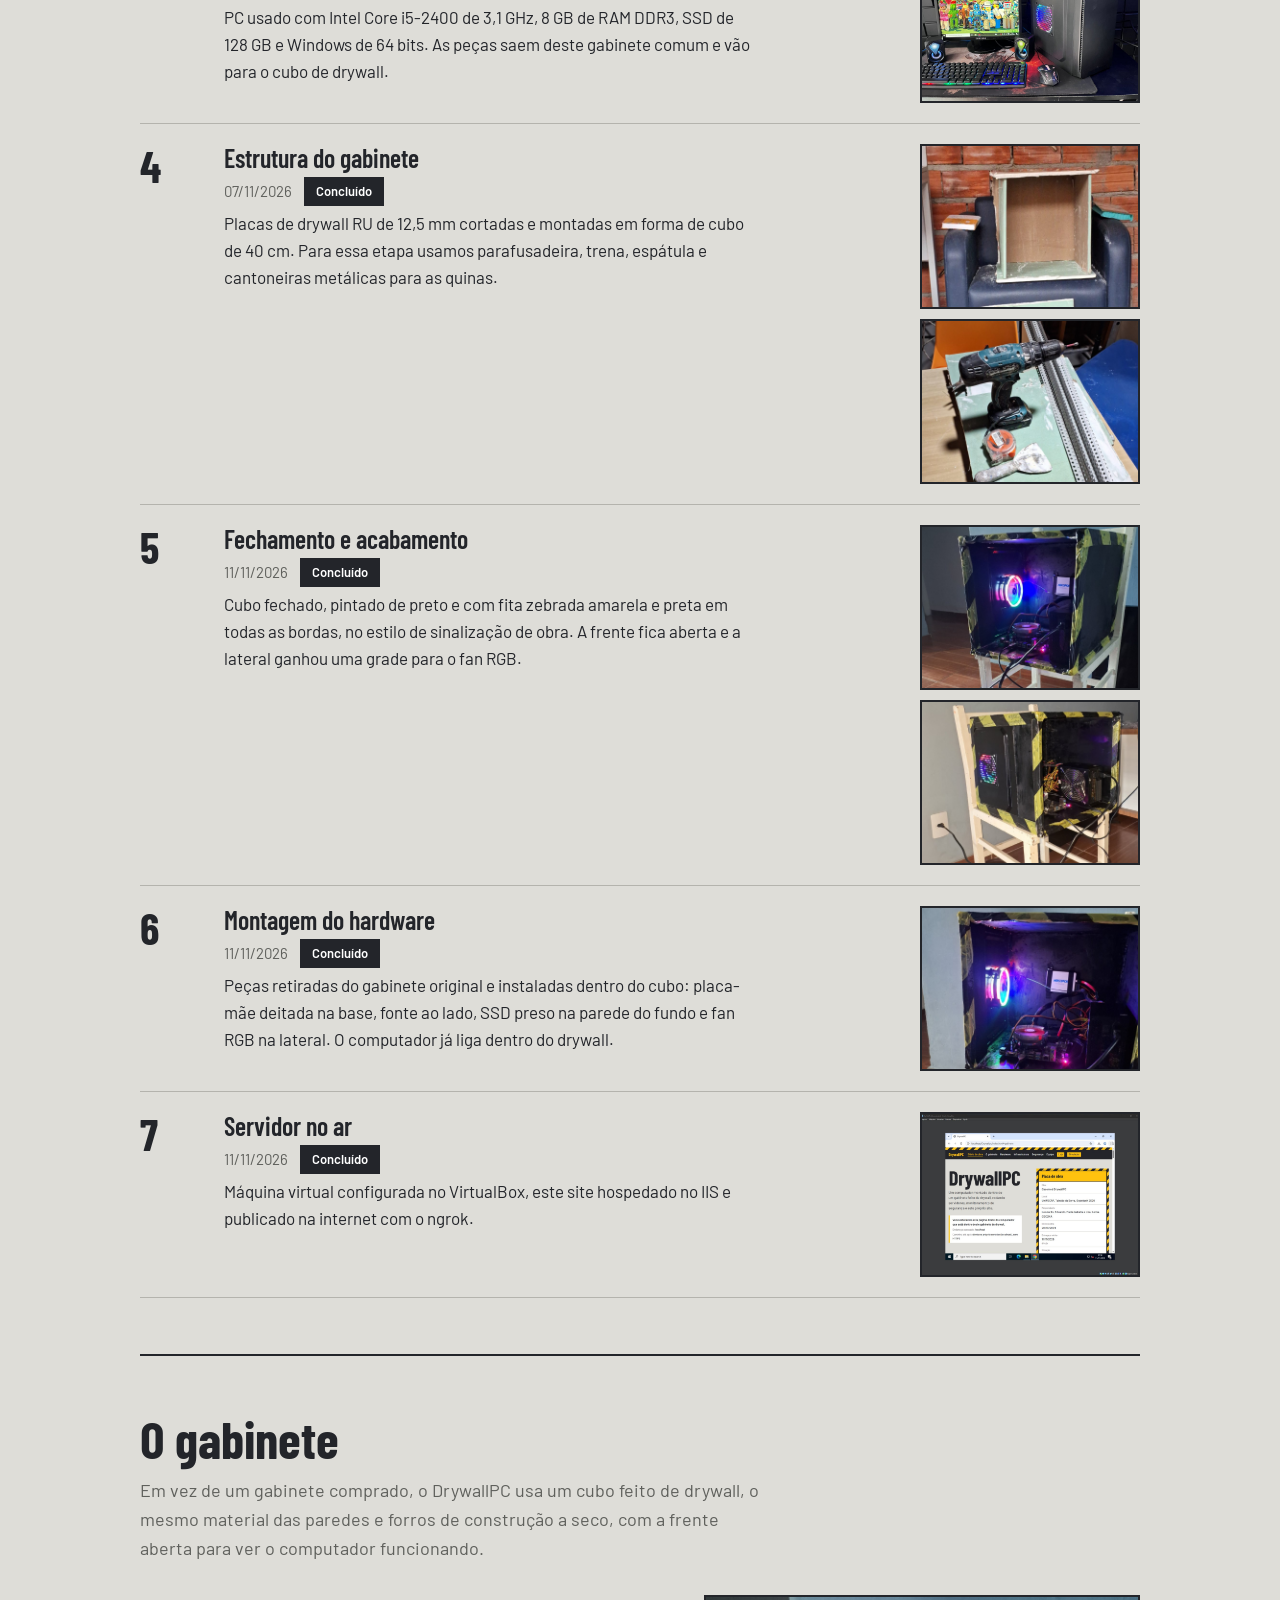
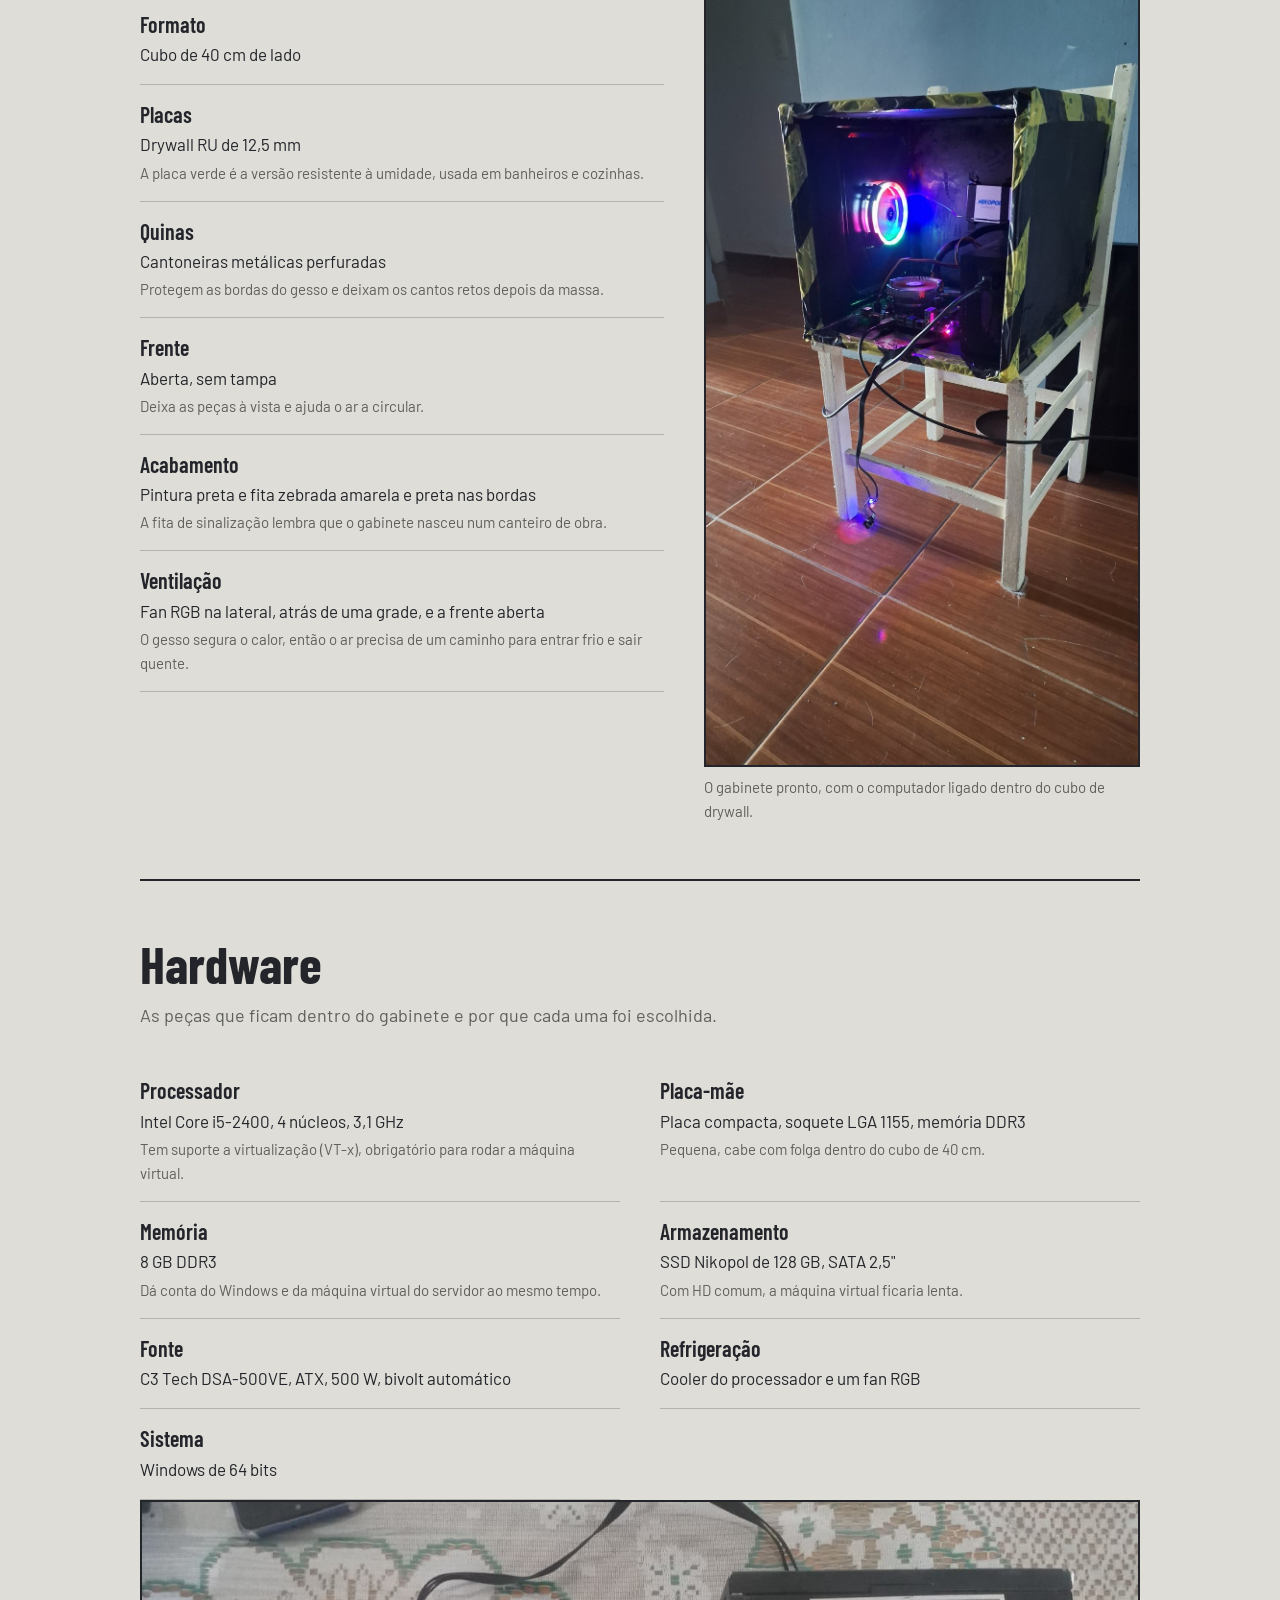
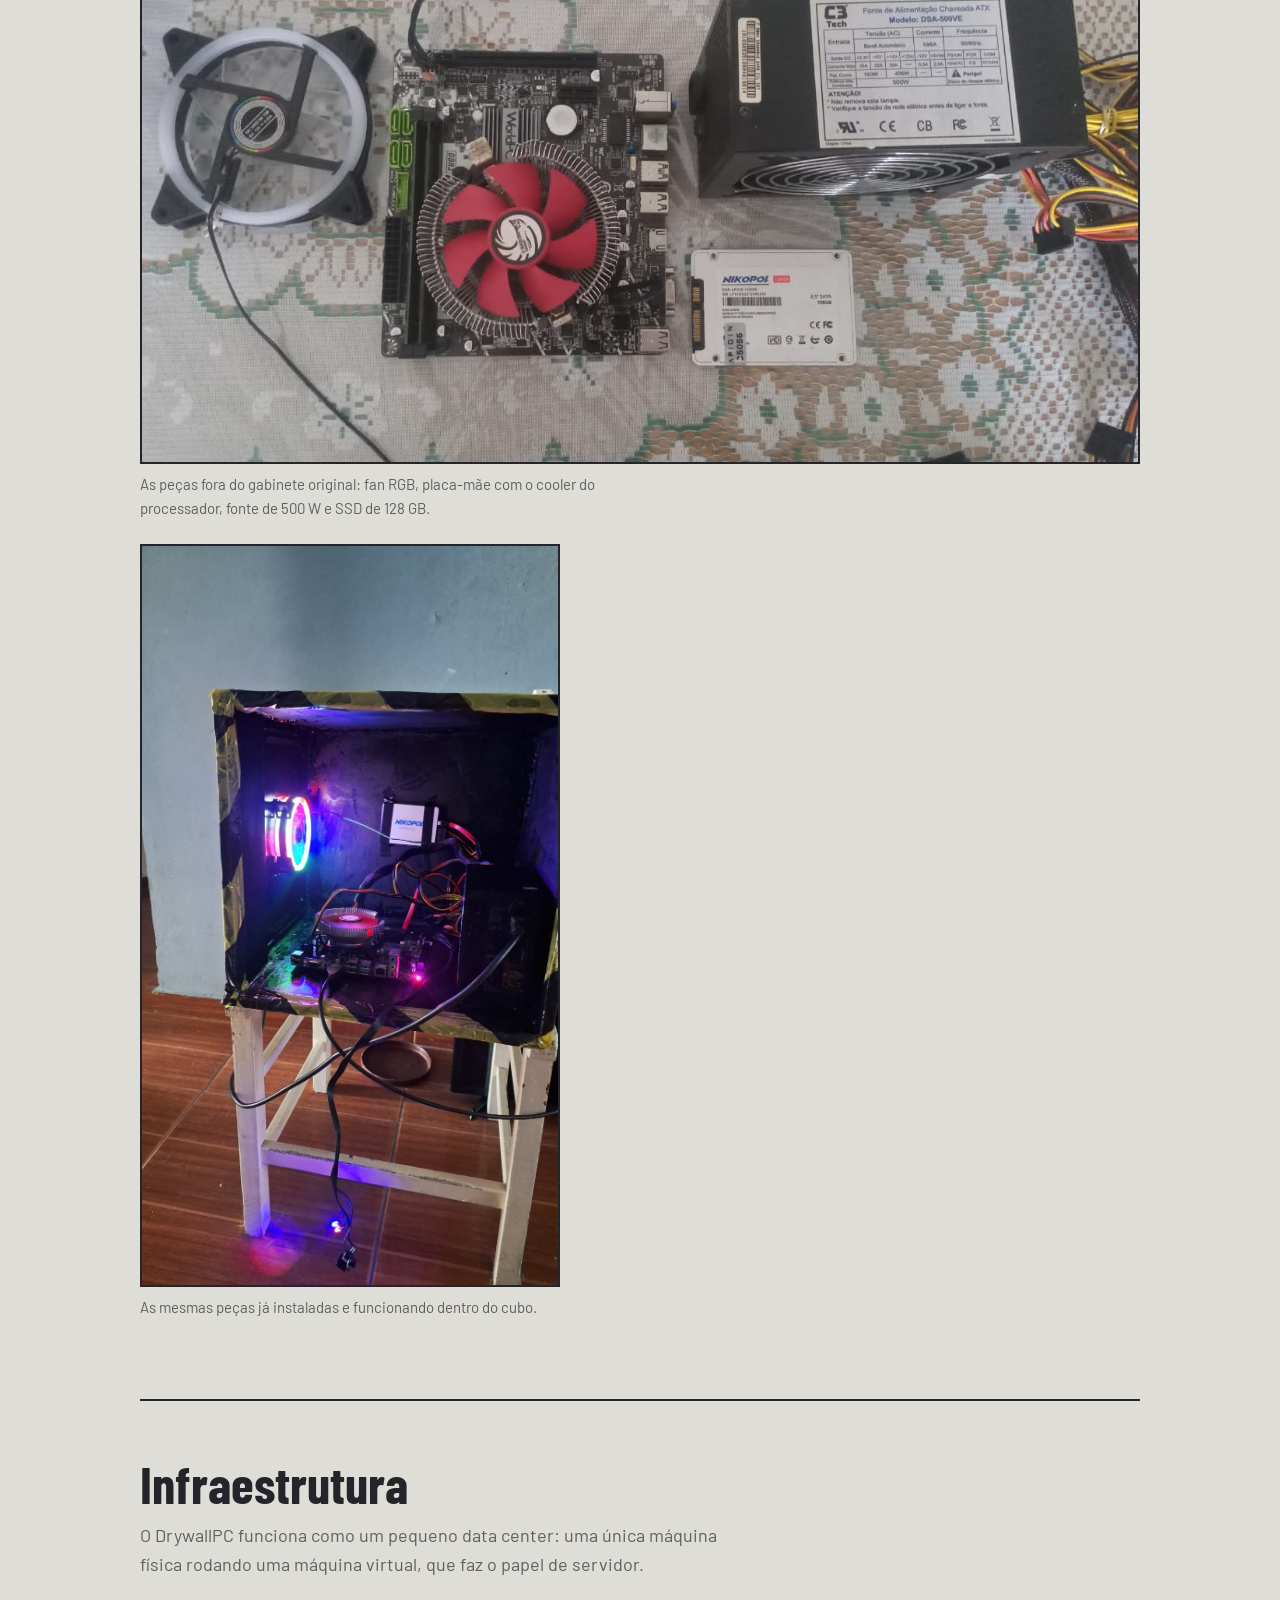
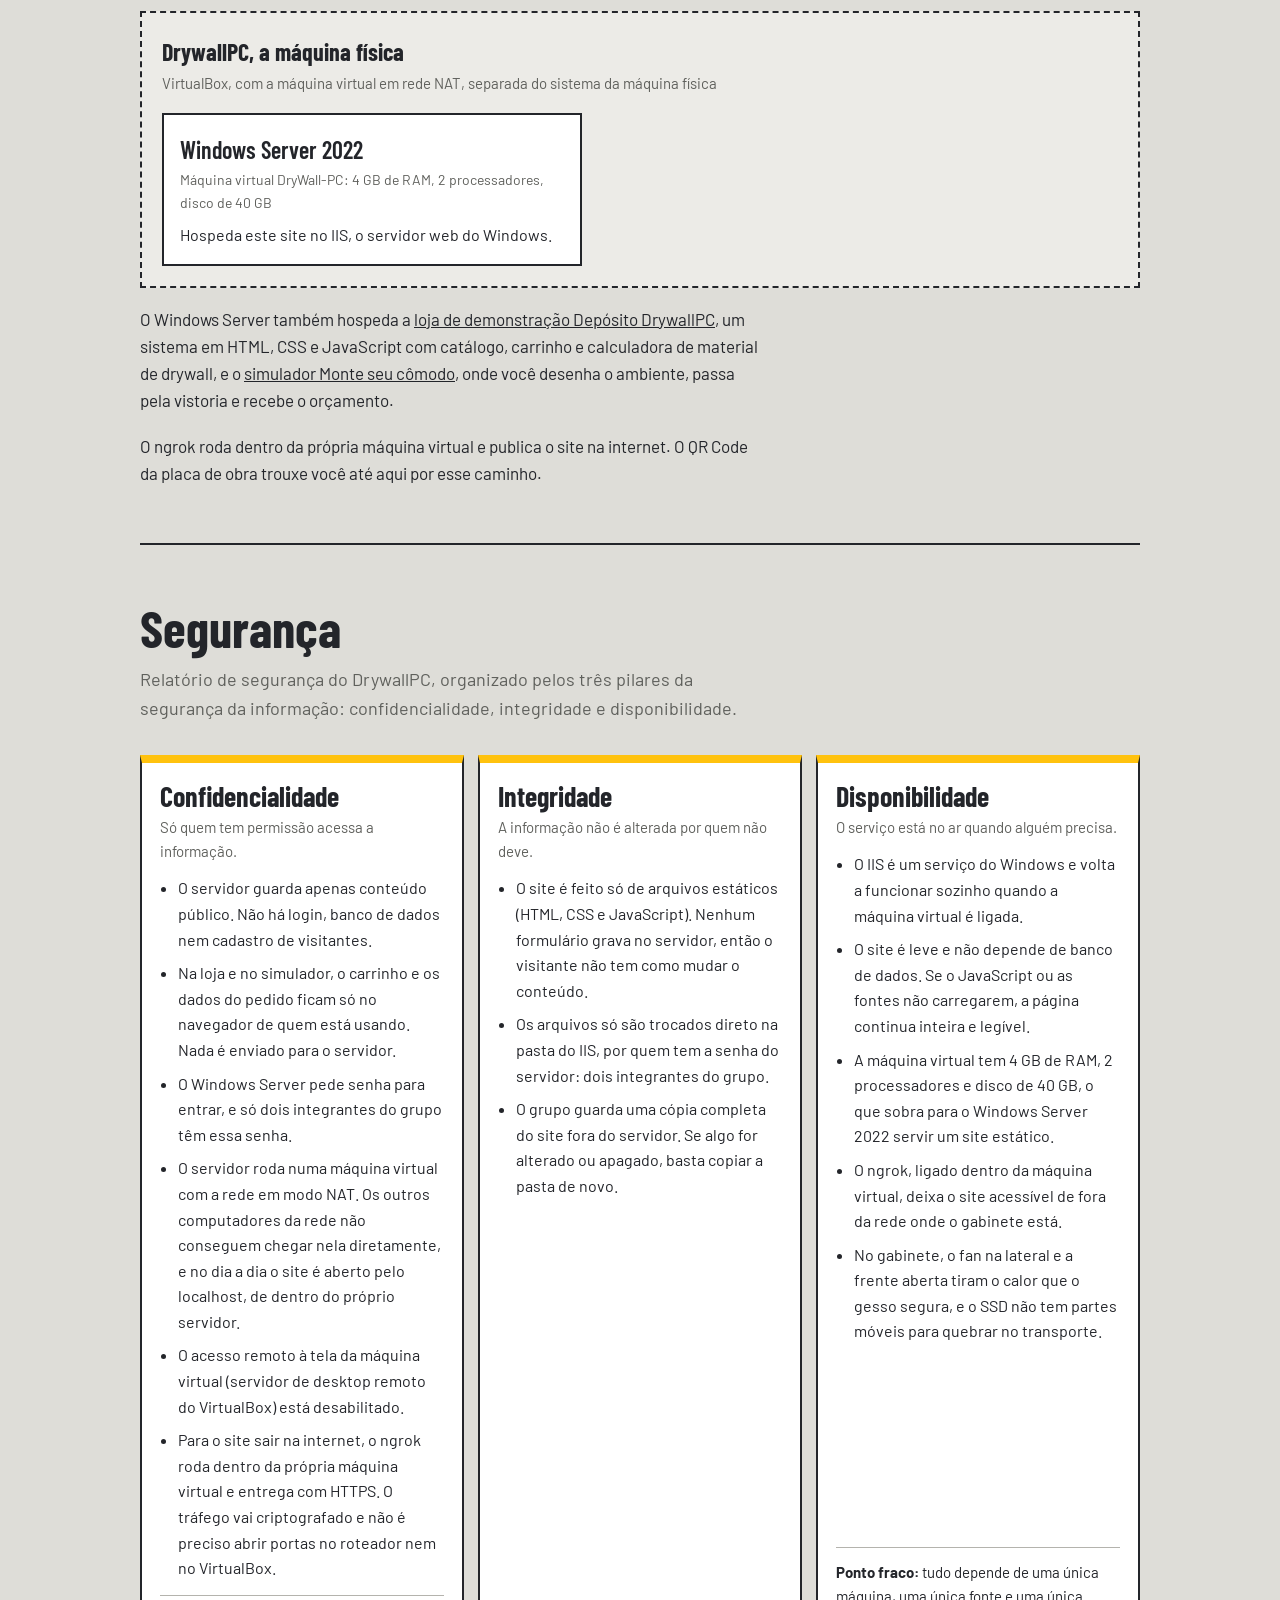
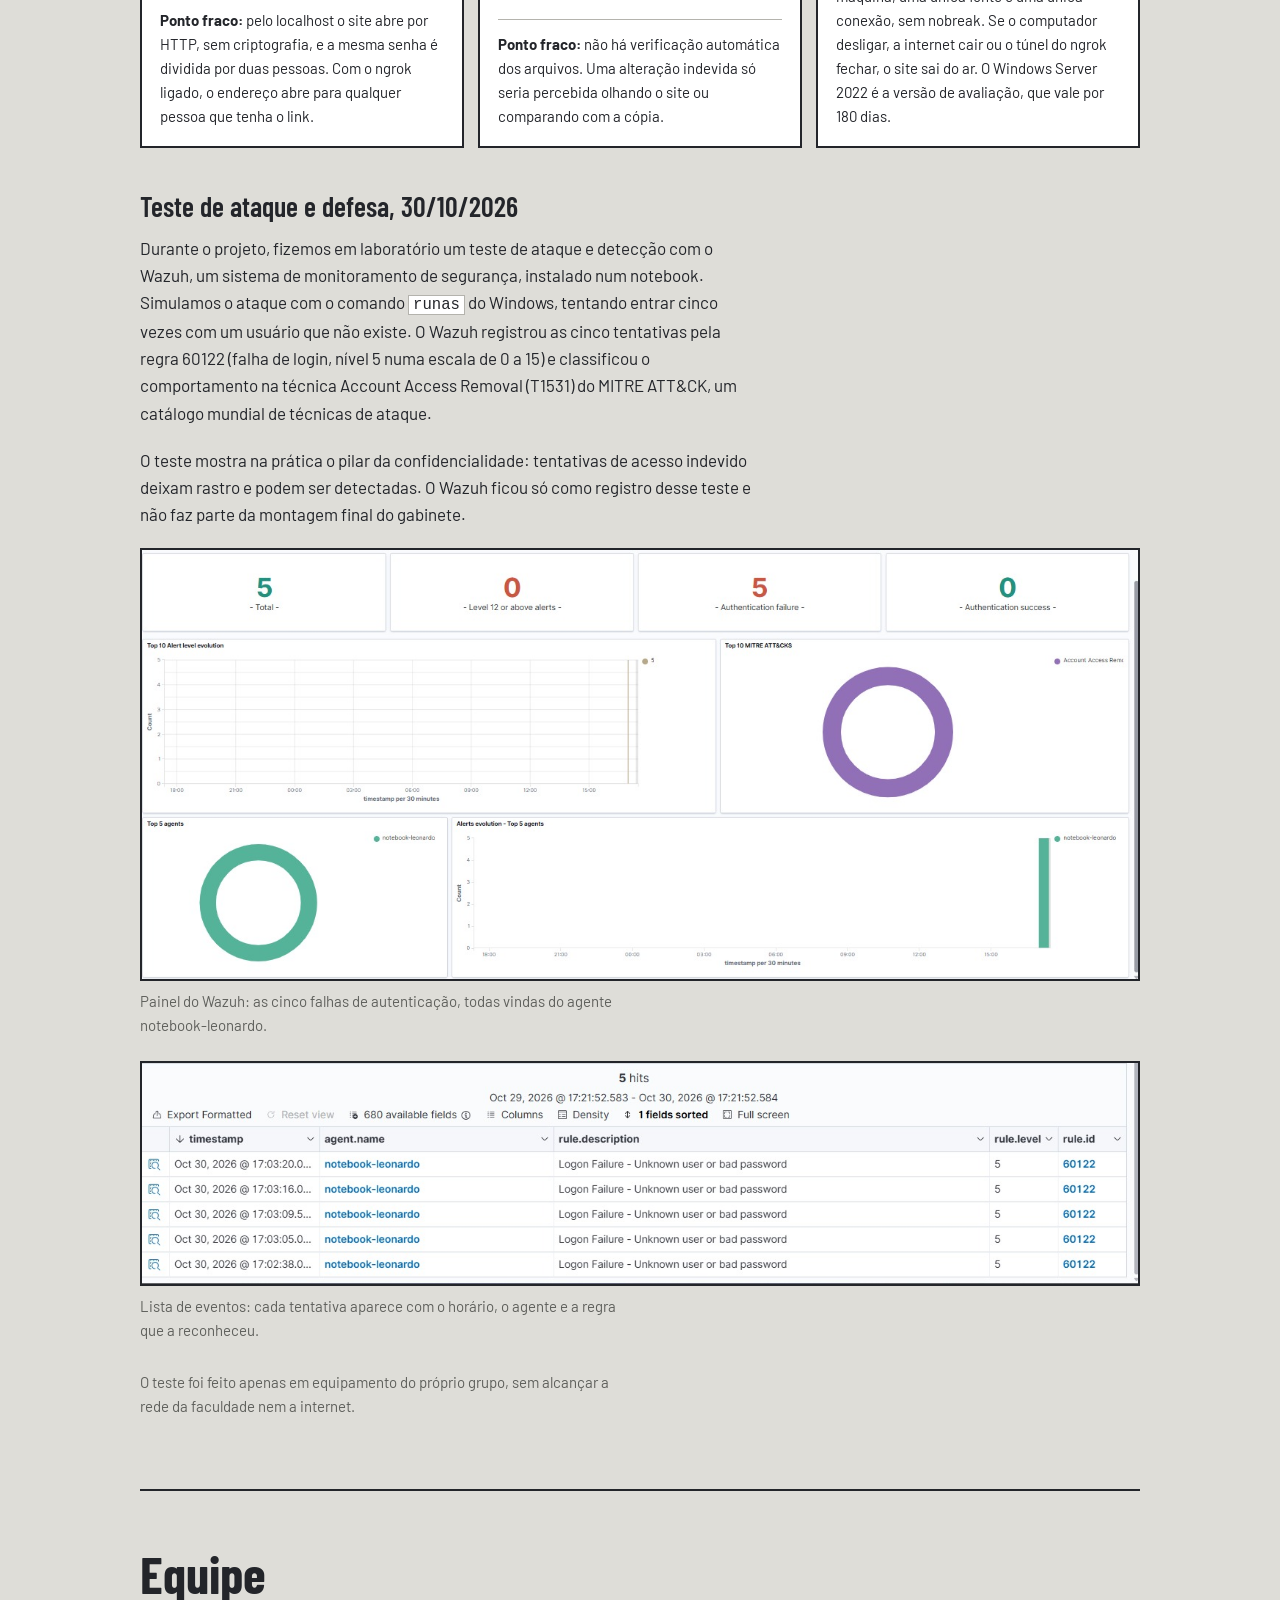
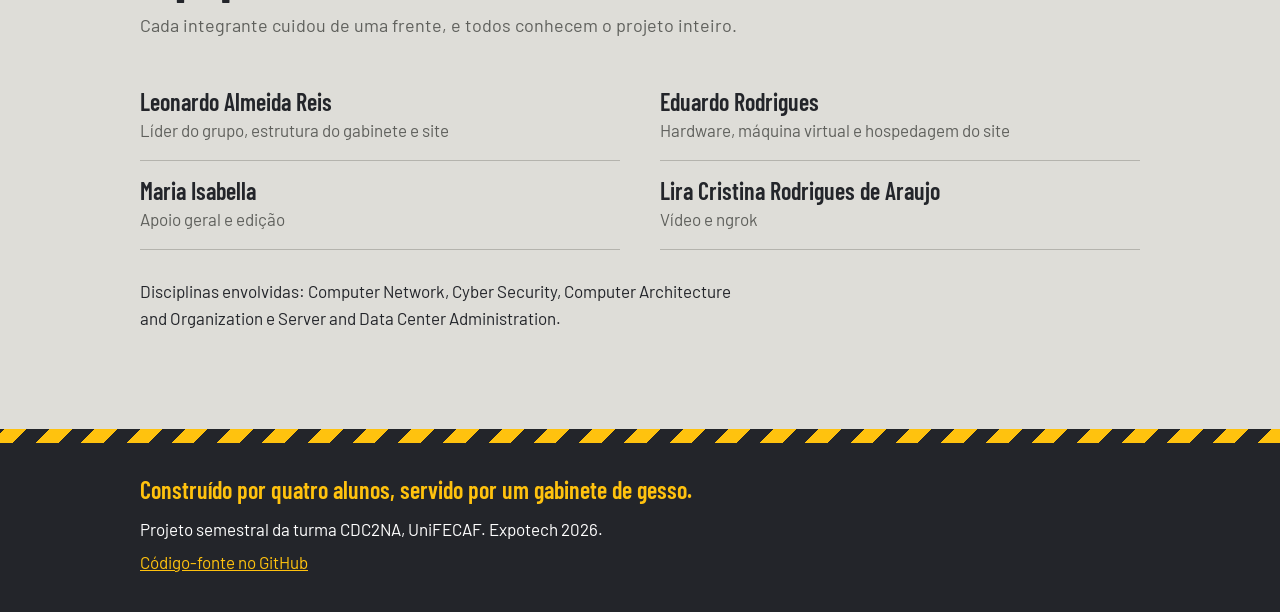
==== commit 98480ac2: "fix: preenche campos pendentes e adiciona link do GitHub Co-Authored-By: Claude Opus 5.5 <noreply@an" ====
--- a/drywall/index.html
+++ b/drywall/index.html
@@ -98,13 +98,12 @@
     <p class="filtros-vazio" id="filtros-vazio" hidden>Nenhuma etapa com esse status.</p>
 
     <ol class="diario">
-      <li data-etapa="1">
+      <li data-etapa="1" class="sem-foto">
         <div>
           <h3>Planejamento</h3>
           <div class="meta"><span>28/10/2026</span><span class="status ok">Concluído</span></div>
           <p>Definição do projeto e divisão do grupo em quatro frentes: estrutura e site, hardware, servidores e rede, segurança.</p>
         </div>
-        <div class="foto">Foto ou esboço do planejamento</div>
       </li>
       <li data-etapa="2">
         <div>
@@ -117,7 +116,7 @@
       <li data-etapa="3">
         <div>
           <h3>Escolha do PC</h3>
-          <div class="meta"><span class="preencher">[data]</span><span class="status ok">Concluído</span></div>
+          <div class="meta"><span>DD/MM/2026</span><span class="status ok">Concluído</span></div>
           <p>PC usado com Intel Core i5-2400 de 3,1&nbsp;GHz, 8&nbsp;GB de RAM DDR3, SSD de 128&nbsp;GB e Windows de 64 bits. As peças saem deste gabinete comum e vão para o cubo de drywall.</p>
         </div>
         <a class="foto-real" href="fotos/pc-escolhido.jpg"><img src="fotos/pc-escolhido.jpg" alt="O PC escolhido ainda no gabinete preto original, ligado a um monitor, teclado e mouse" loading="lazy"></a>
@@ -288,8 +287,8 @@
     <ul class="equipe">
       <li><span class="nome">Leonardo Almeida Reis</span><span class="frente">Líder do grupo, estrutura do gabinete e site</span></li>
       <li><span class="nome">Eduardo Rodrigues</span><span class="frente">Hardware, máquina virtual e hospedagem do site</span></li>
-      <li><span class="nome">Maria Isabella</span><span class="frente preencher">[frente]</span></li>
-      <li><span class="nome">Lira Cristina Rodrigues de Araujo</span><span class="frente preencher">[frente]</span></li>
+      <li><span class="nome">Maria Isabella</span><span class="frente">Apoio geral e edição</span></li>
+      <li><span class="nome">Lira Cristina Rodrigues de Araujo</span><span class="frente">Vídeo e ngrok</span></li>
     </ul>
     <p class="disciplinas">Disciplinas envolvidas: Computer Network, Cyber Security, Computer Architecture and Organization e Server and Data Center Administration.</p>
   </section>
@@ -301,6 +300,7 @@
   <div class="rodape">
     <p class="frase">Construído por quatro alunos, servido por um gabinete de gesso.</p>
     <p>Projeto semestral da turma CDC2NA, UniFECAF. Expotech 2026.</p>
+    <p><a href="https://github.com/leeoreis57/DrywallPC-" target="_blank" rel="noopener">Código-fonte no GitHub</a></p>
   </div>
 </footer>
 
--- a/drywall/css/style.css
+++ b/drywall/css/style.css
@@ -151,6 +151,8 @@
   padding: 20px 0; border-bottom: 1px solid var(--linha); align-items: start;
 }
 .diario li.oculta { display: none; }
+/* Etapa sem foto: o texto ocupa também a coluna da foto */
+.diario li.sem-foto > div { grid-column: 2 / -1; }
 /* O número da etapa vem do atributo data-etapa, assim ele não muda ao filtrar */
 .diario li::before {
   content: attr(data-etapa);
@@ -241,6 +243,11 @@
 .rodape { max-width: 1040px; margin: 0 auto; padding: 28px 20px 36px; }
 .rodape p { margin: 0; }
 .rodape .frase { font-family: var(--titulo); font-weight: 600; font-size: 24px; color: var(--sinal); margin-bottom: 6px; }
+/* Link no rodapé: amarelo sobre o grafite, para ficar legível */
+.rodape p + p { margin-top: 6px; }
+.rodape a { color: var(--sinal); }
+.rodape a:hover { color: var(--sinal-claro); }
+.rodape a:focus-visible { outline-color: var(--sinal); }
 
 /* ---------- Foto ampliada (lightbox) ---------- */
 .lightbox {
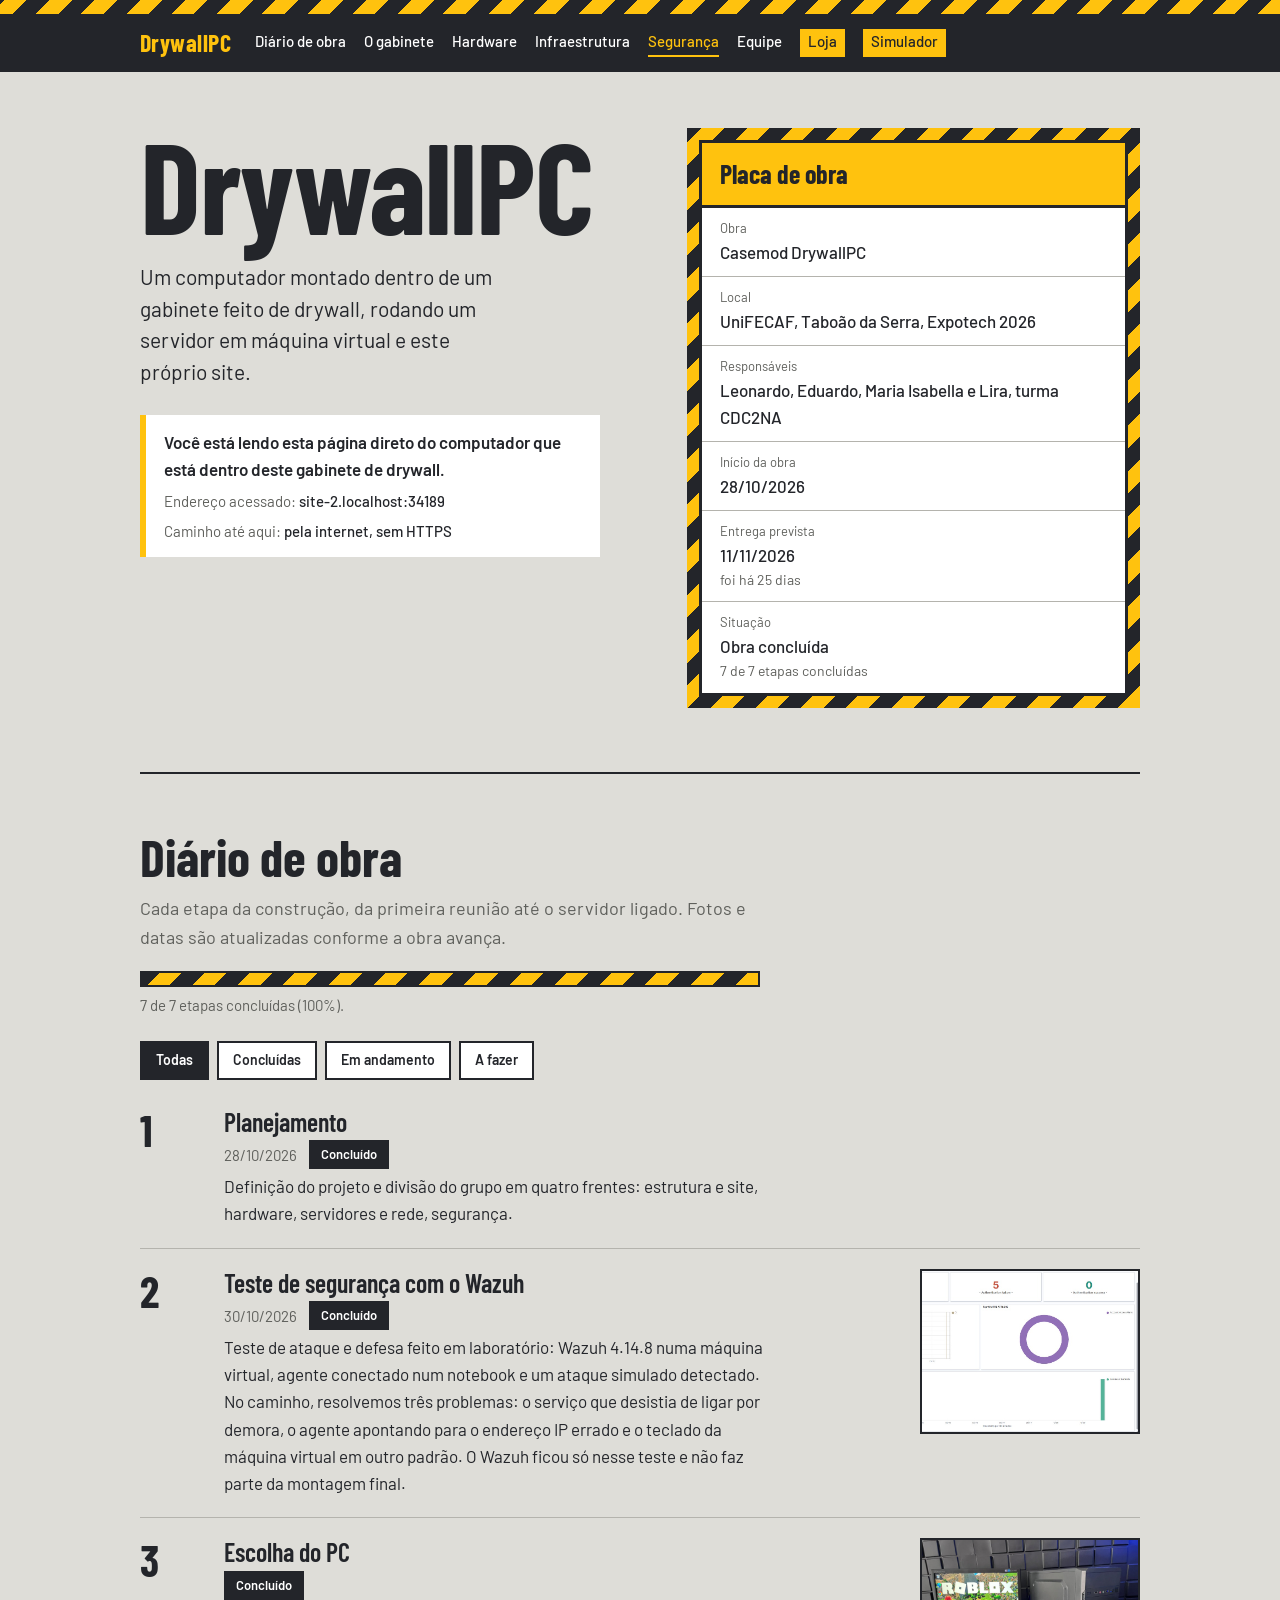
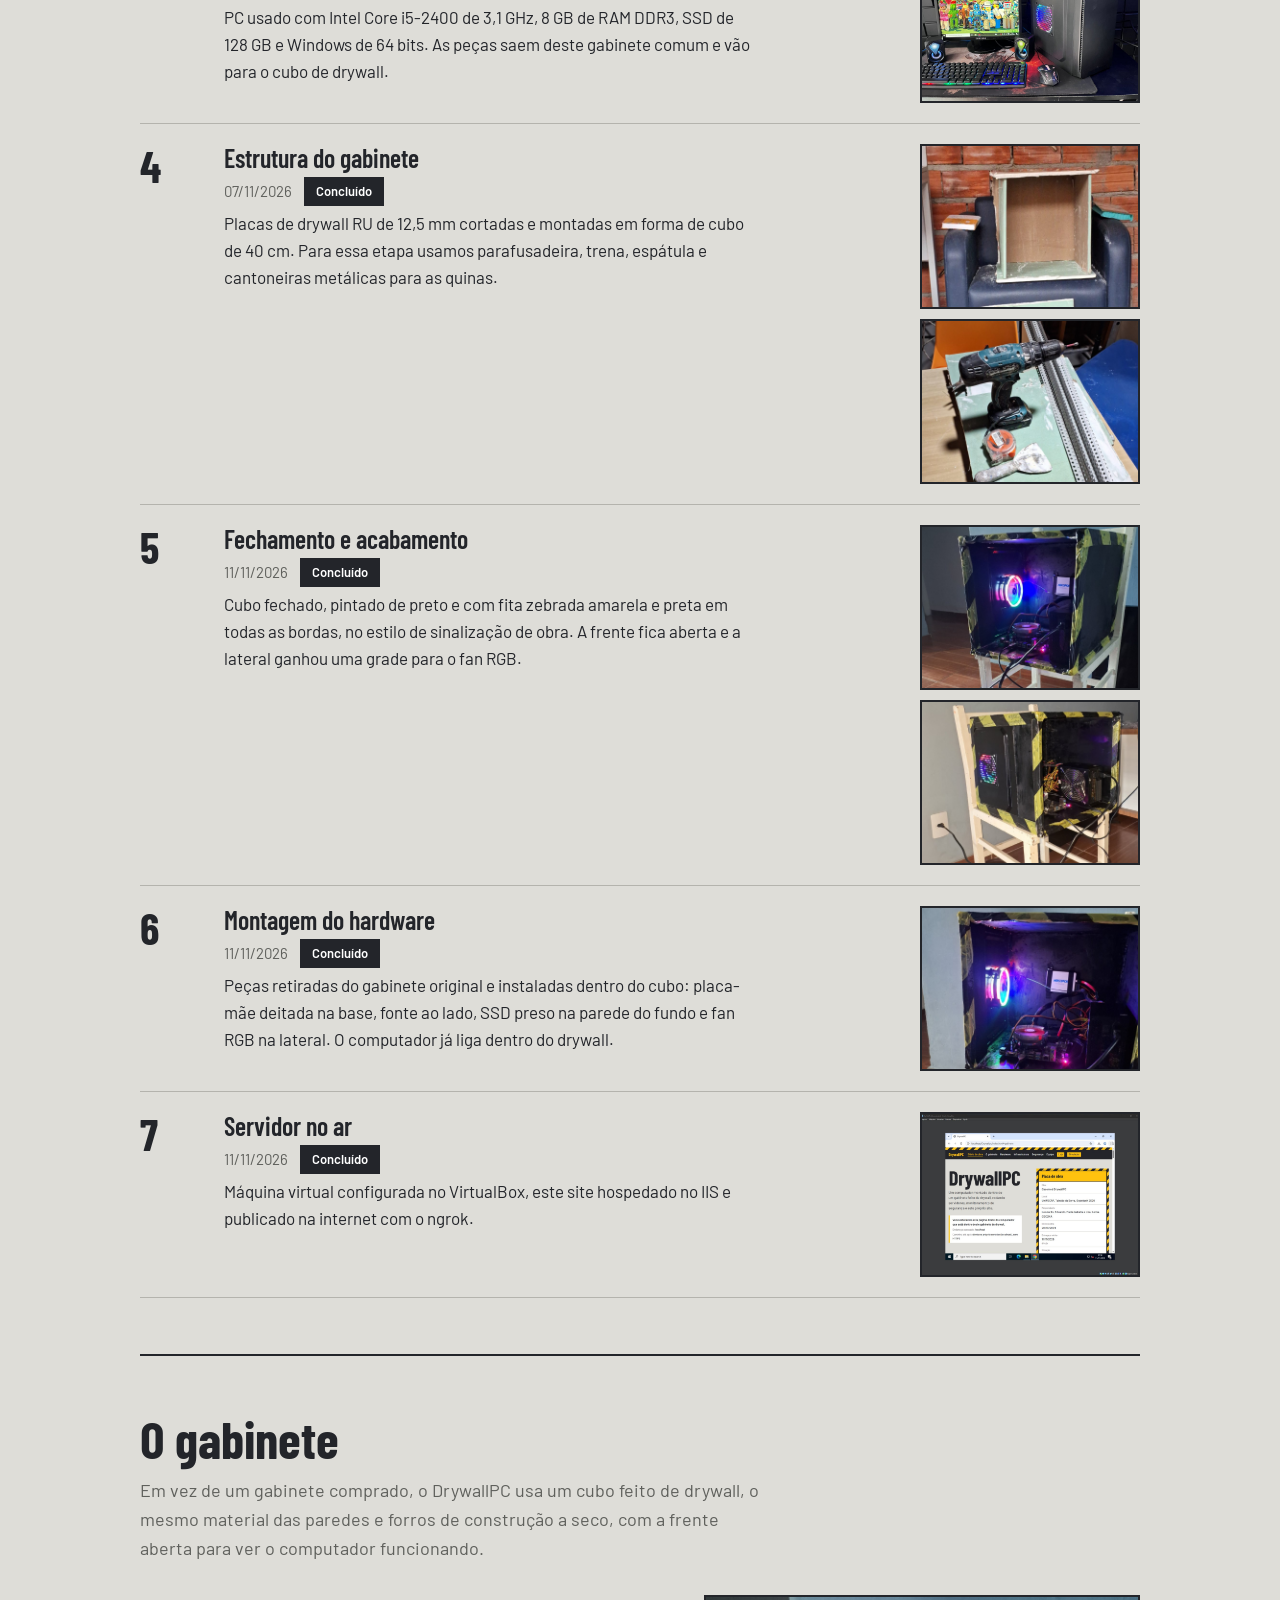
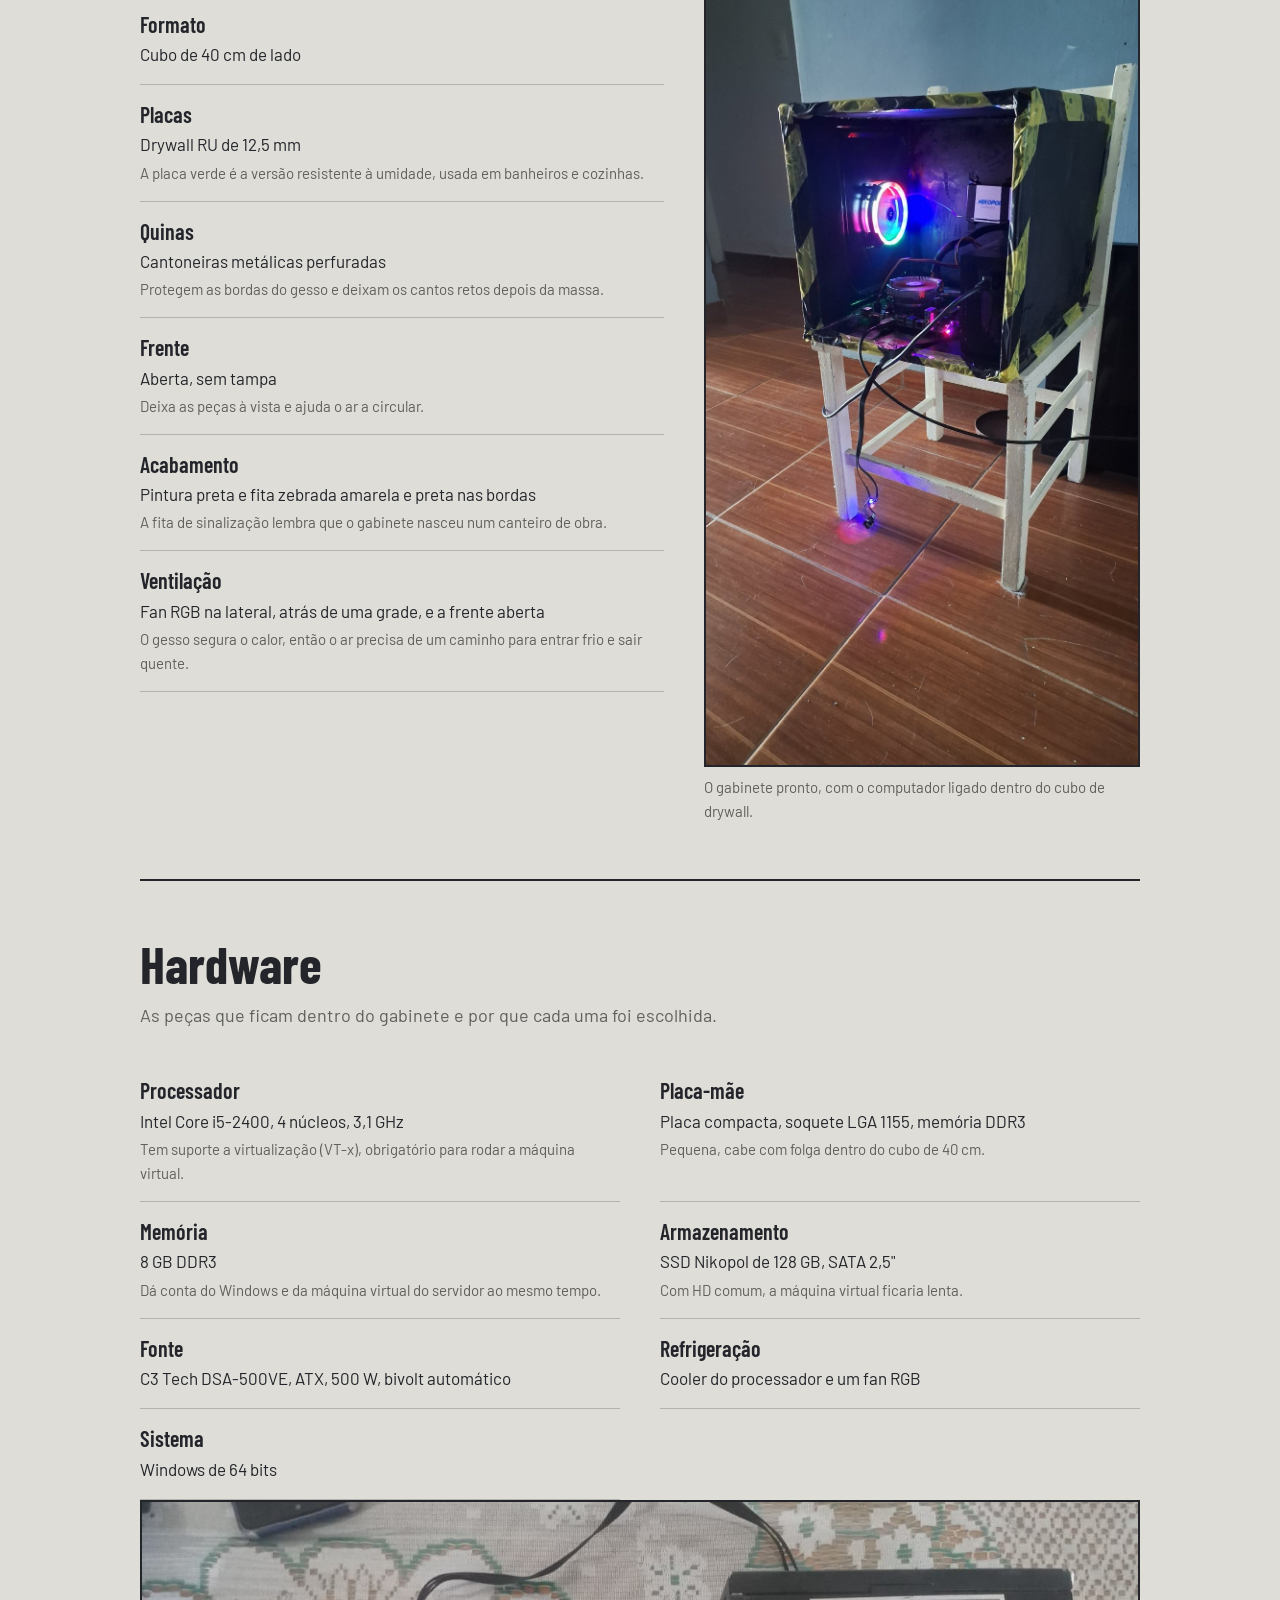
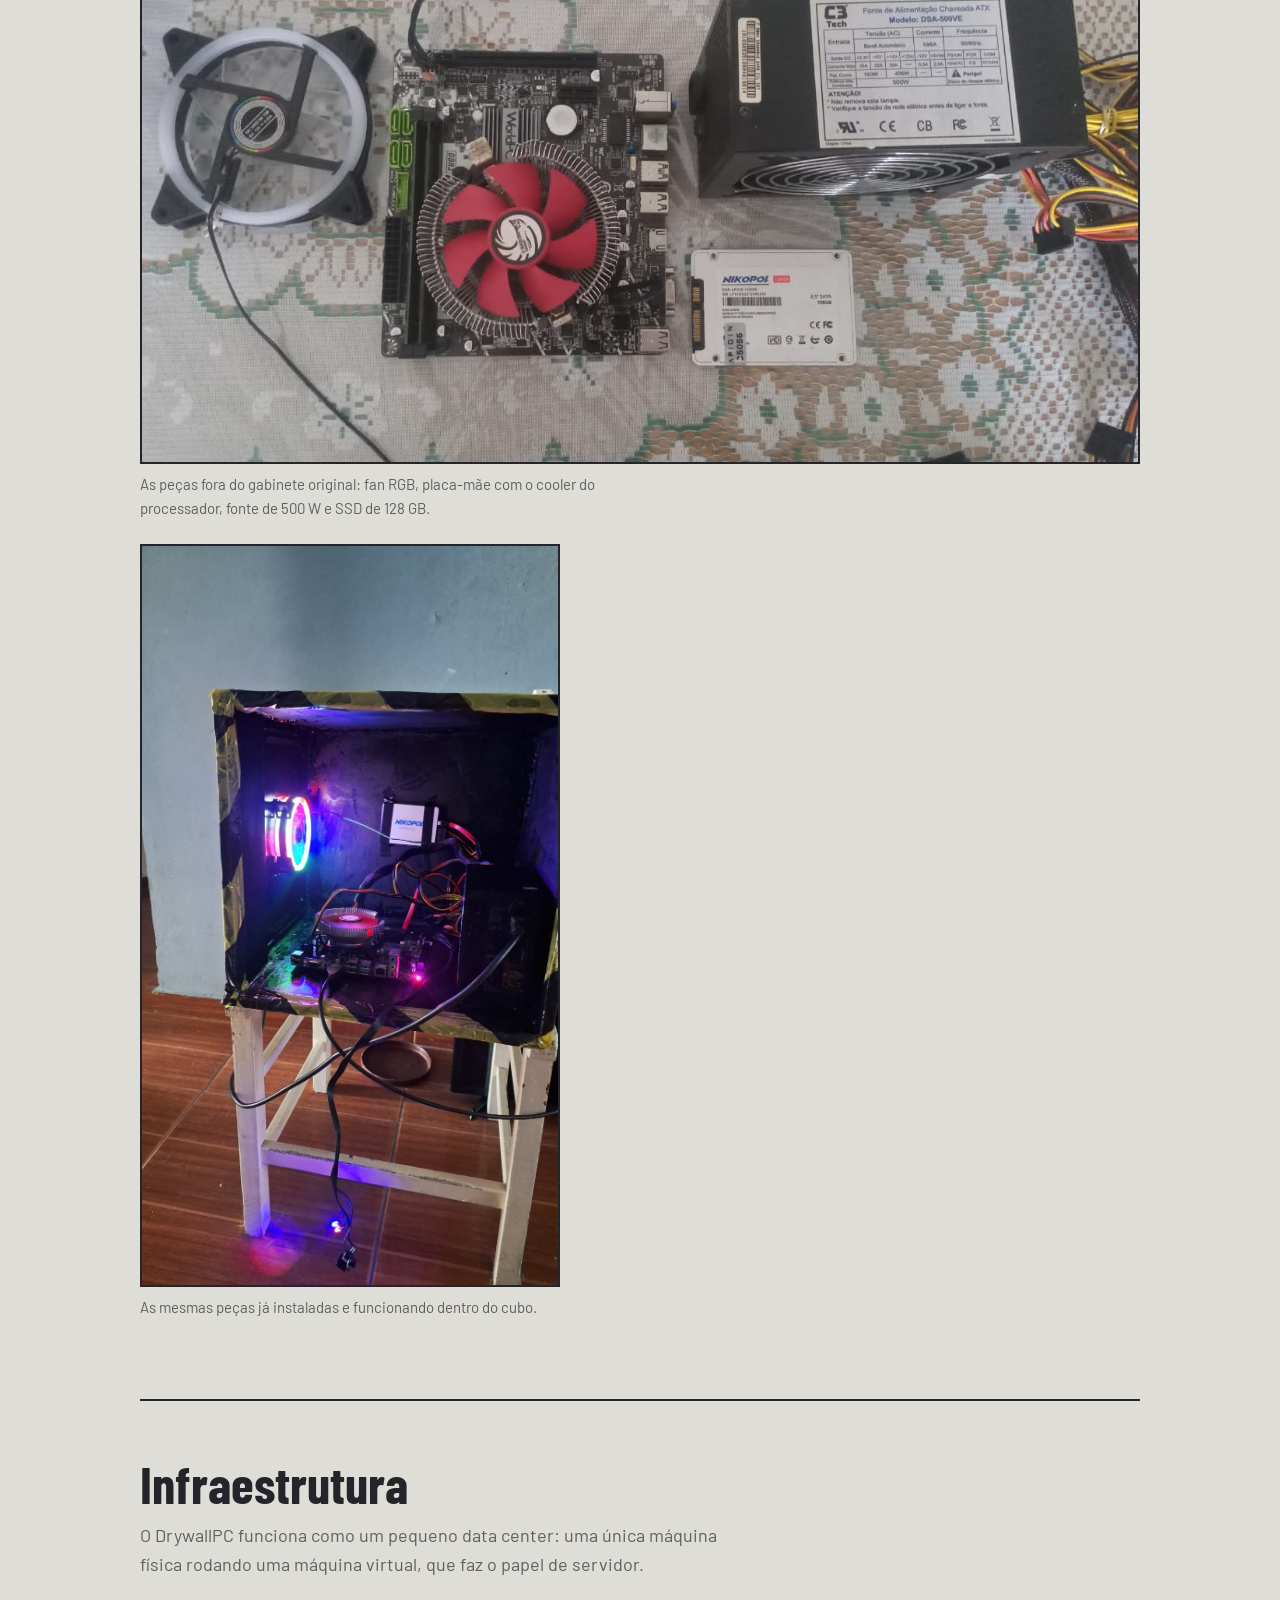
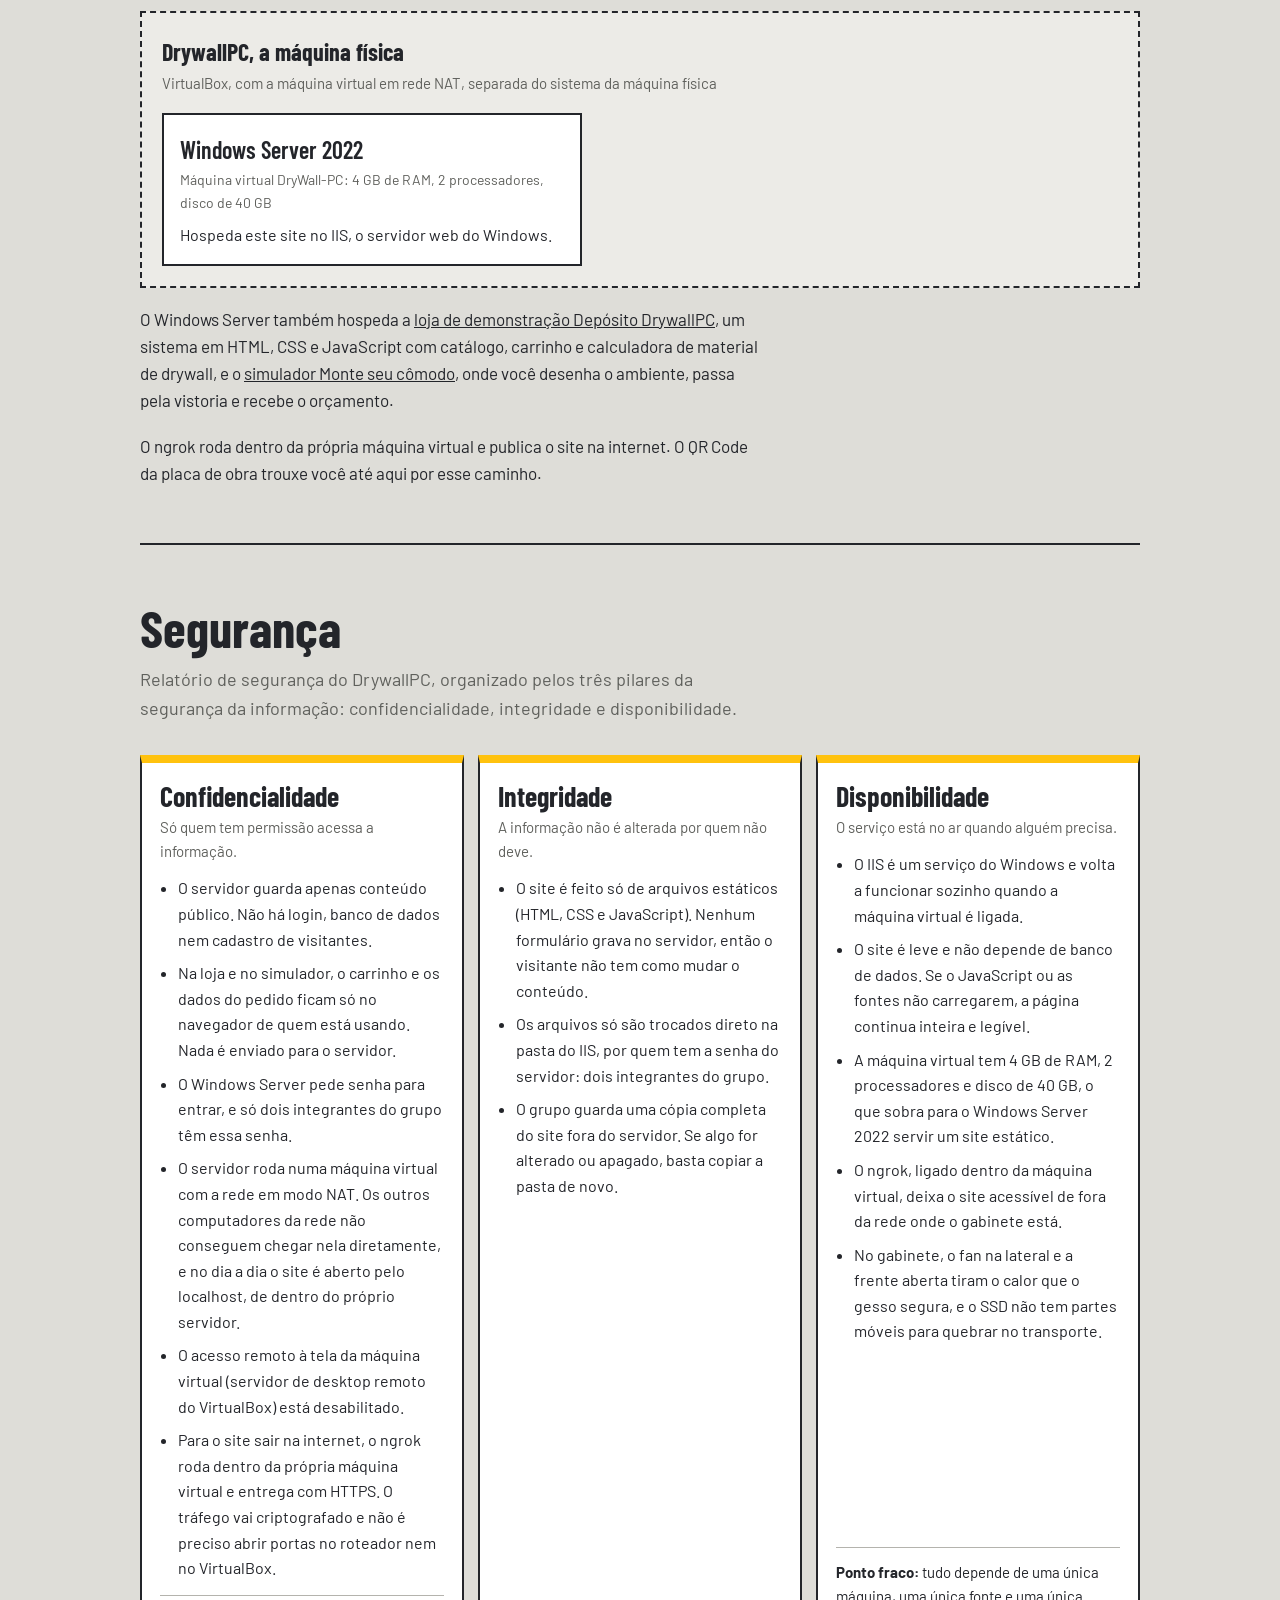
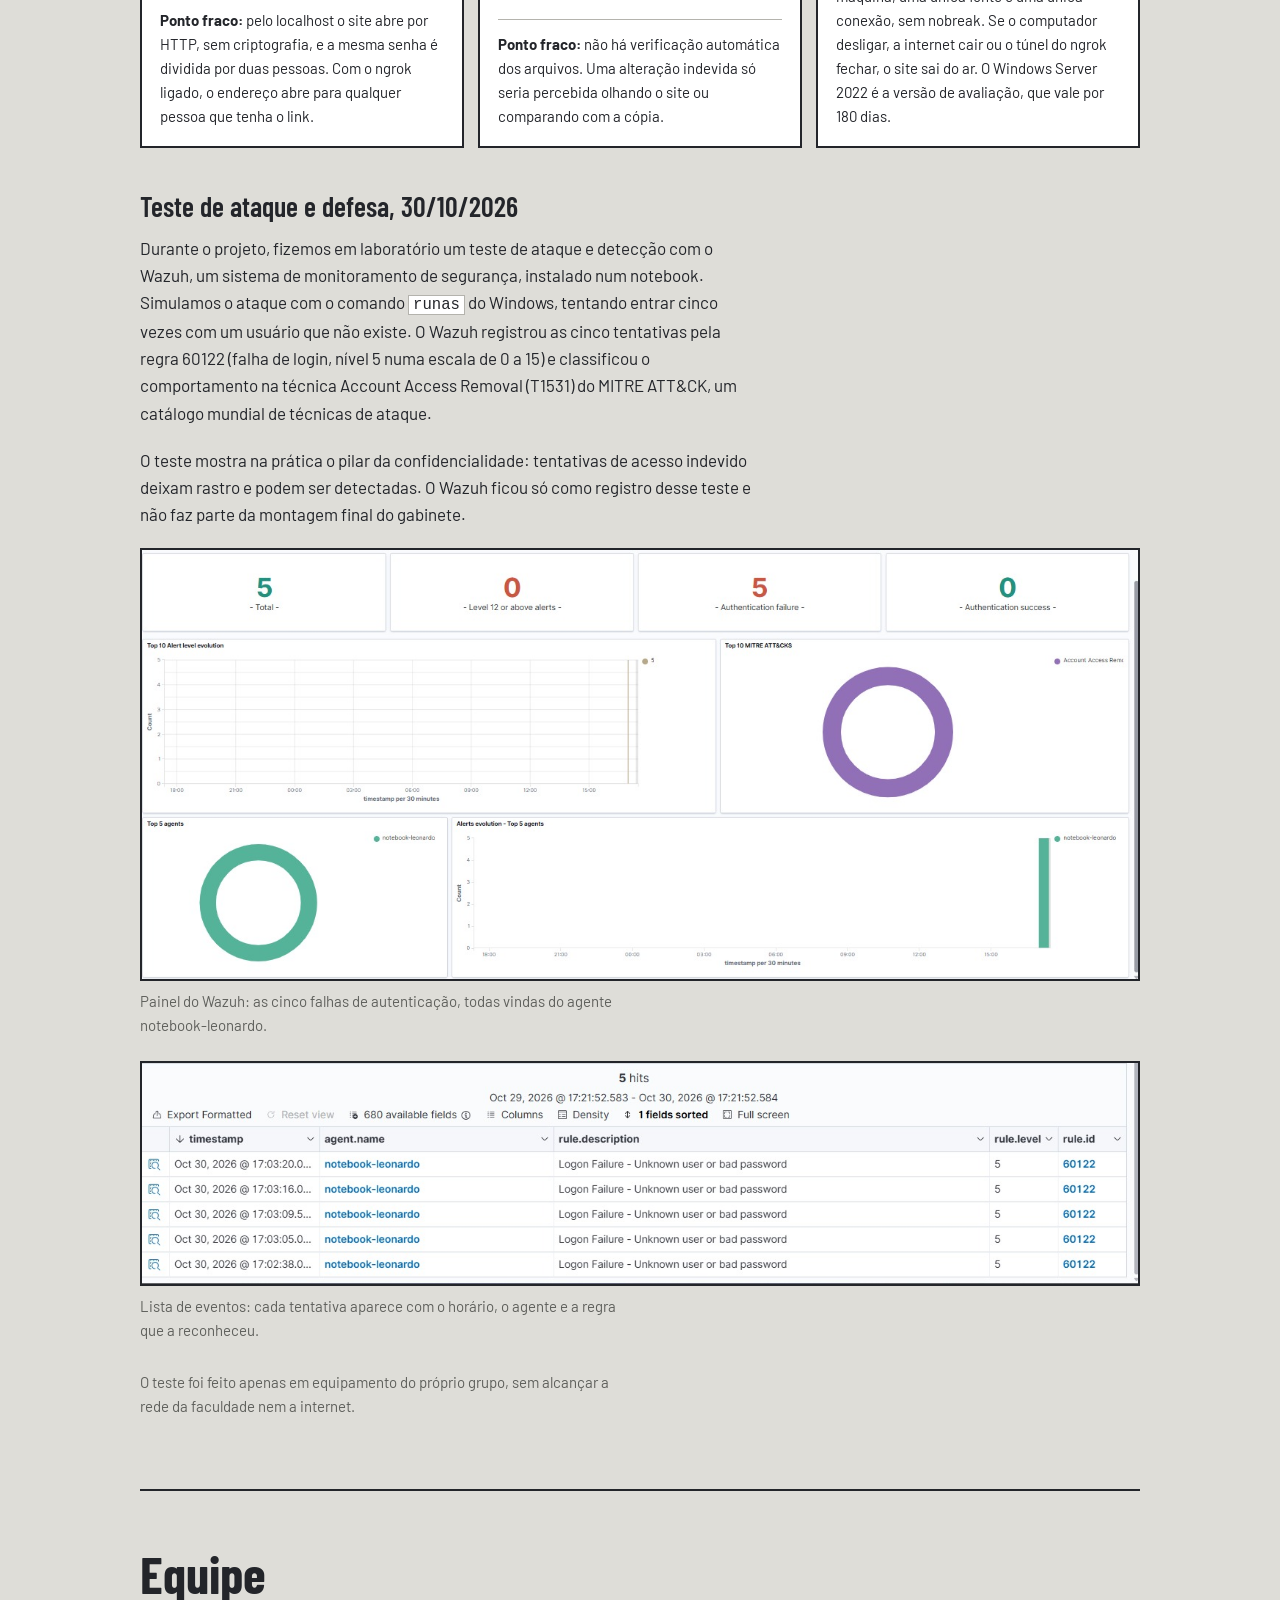
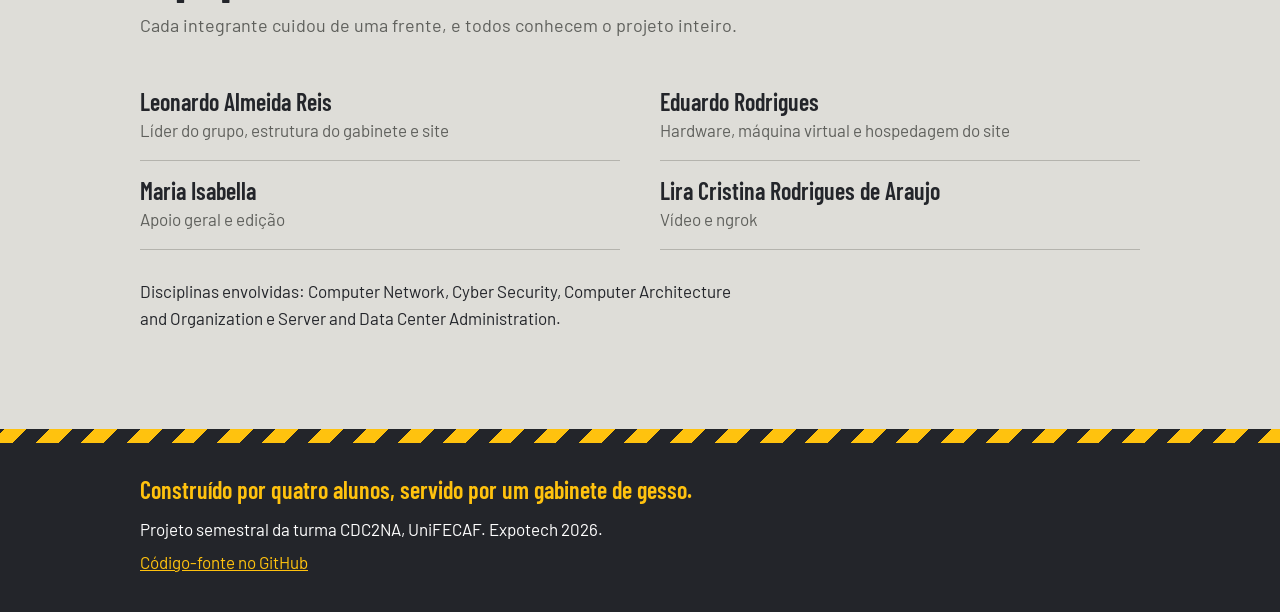
==== commit 556f03f0: "fix: remove data pendente da etapa 3 Co-Authored-By: Claude Opus 5.5 <noreply@anthropic.com>" ====
--- a/drywall/index.html
+++ b/drywall/index.html
@@ -116,7 +116,7 @@
       <li data-etapa="3">
         <div>
           <h3>Escolha do PC</h3>
-          <div class="meta"><span>DD/MM/2026</span><span class="status ok">Concluído</span></div>
+          <div class="meta"><span class="status ok">Concluído</span></div>
           <p>PC usado com Intel Core i5-2400 de 3,1&nbsp;GHz, 8&nbsp;GB de RAM DDR3, SSD de 128&nbsp;GB e Windows de 64 bits. As peças saem deste gabinete comum e vão para o cubo de drywall.</p>
         </div>
         <a class="foto-real" href="fotos/pc-escolhido.jpg"><img src="fotos/pc-escolhido.jpg" alt="O PC escolhido ainda no gabinete preto original, ligado a um monitor, teclado e mouse" loading="lazy"></a>
